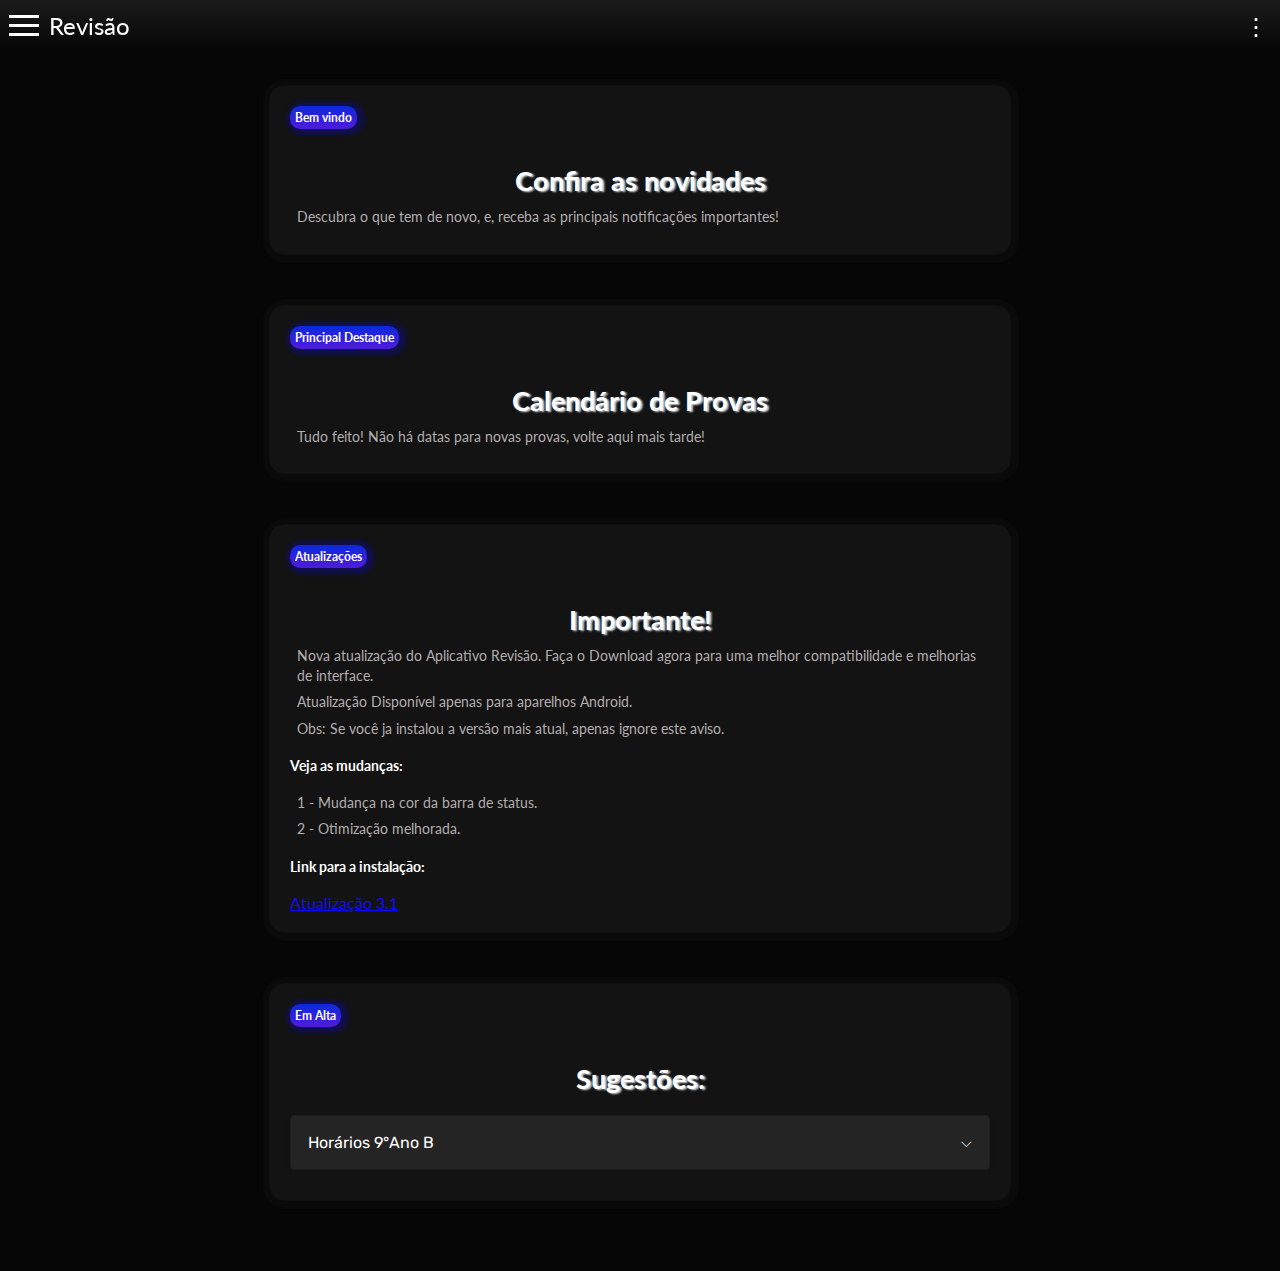
==== index.html @ 8ad71c06 "Add files via upload" ====
<!DOCTYPE html>
<html lang="pt-BR">
<head>
  
    <meta charset="UTF-8">
    <meta name="viewport" content="width=device-width, initial-scale=1.0">
  <meta name="theme-color" content="#05788">
    <title>Revisão</title>
  <meta name="description" content="Aqui na Revisão você não perde o conteúdo, aqui mandamos todo o conteúdo das materias em primeira mão!"> <!-- Descrição do site -->
<meta name="keywords" content="materias, 9°ano b, Porto Seguro, Rio Grande RS"> <!-- Palavras-chave -->
<meta name="author" content=" Equipe Revisão"> <!-- Autor do site -->
<meta name="robots" content="index, follow"> <!-- Diretrizes para motores de busca -->
  <link rel="icon" href="favicon.ico.png" type="image/x-icon"> <!-- Favicon padrão -->
<link rel="apple-touch-icon" href="favicon.ico.png"> <!-- Ícone para dispositivos Apple -->
  
    <link rel="stylesheet" href="style.css">
</head>
<body>
    
<div id="customAlert">
        <div class="alert-content">
            <button class="close-btn" onclick="closeAlert()">&times;</button>
            <h2><u>NOVIDADES DAS ATUALIZAÇÕES</u></h2>
          <h3><u> Alterações de Cores</u></h3>
          <p> Na Interface inteira foi adicionadas novas cores mais escuras, com
          um novo design moderno.</p>
         <h3><u> Nova Fonte </u></h3>
         <p> Foi Acionada a fonte "lato", para uma indentidade visual superior a
         antiga.</p>
         <h3> <u> Balão com interações de conteúdos </u></h3>
         <p> Foram adicionados balões que conforme o conteúdo, muda a palavra de
         destaque.</p>


    <div>
      <hr>
       A ultima alteração de conteúdo foi há <b> <span class="timer"
       data-update-time="2024-09-06T11:52:00"></span> </b>
    </div>
        </div>
    </div>
    <div class="splash-screen">
       
    </div>
  
    <div class="main-content">
        <div class="navbar">
          
            <div class="hamburger-menu" id="hamburgerMenu">
                <div class="bar"></div>
                <div class="bar"></div>
                <div class="bar"></div>
              
            </div>
          
            <div class="navbar-title">Revisão</div>  
          
          
          <div class="menu" onclick="toggleMenu()">
            
    <span>&vellip;</span>
    <ul id="menuItems">
       <li id="alertButton">Nota das atualizações</li>
      <li onclick="checkVersions()">Verificar versões</li>
<li onclick="novoLink()">Compartilhar</li>
       <li onclick="toggleTransitions()">Desativar transições</li>
    
            
    </ul>        
            
  </div>
          
        </div>
        <div class="tabs-container" id="tabsContainer">
            <div class="tabs" id="tabs">
                <a href="#tab1" class="tab-link">Inicio</a>
                <a href="#tab2" class="tab-link">Matematica</a>
                <a href="#tab3" class="tab-link">Português</a>
              <a href="#tab4" class="tab-link">Ciências</a>
              <a href="#tab5" class="tab-link">Inglês</a>
              <a href="#tab7" class="tab-link">Geografia</a>
              <a href="#tab8" class="tab-link">História</a>
              <a href="#tab9" class="tab-link">Artes</a>
              
                <!-- Adicione mais abas conforme necessário -->
            </div>
        </div>
      
        <div class="content" id="content">
            <div id="tab1" class="tab-content hidden">
<div class="contener-main">
  <h5>Bem vindo</h5>
  <h2> Confira as novidades</h2>
  <p> Descubra o que tem de novo, e, receba as principais notificações
  importantes!</p>
</div>
<div class="contener-main">
  <h5> Principal Destaque</h5>
  <h2> Calendário de Provas</h2>
  <p>Tudo feito! Não há datas para novas provas, volte aqui mais tarde!</p>
  
</div>
<div class="contener-main">
  <h5>Atualizações</h5>
  <h2> Importante!</h2>
  <p> Nova atualização do Aplicativo Revisão. Faça o Download  agora para
  uma melhor compatibilidade e melhorias de interface.</p>
  <p> Atualização Disponível apenas para aparelhos Android.</p>
  <p> Obs: Se você ja instalou a versão mais atual, apenas ignore este aviso.</p>
  <h4> Veja as mudanças:</h4>
  <p> 1 - Mudança na cor da barra de status.
  <p> 2 - Otimização melhorada.</p>
  <h4> Link para a instalação:</h4>
  <a href="https://www.mediafire.com/file/3eg7vfufbnj868o/Revis%25C3%25A3o_%2528%25C3%25BAltima_vers%25C3%25A3o_3.1%2529.apk/file">
  Atualização 3.1</a>
</div>
<div class="contener-main">
  <h5> Em Alta</h5>
  <h2> Sugestões:</h2>
                  <button class="accordion">Horários 9°Ano B</button>
<div class="panel">
       <div class="image-container">
        <img src="https://i.ibb.co/0c2C90d/Screenshot-20240626-142708.png"
        alt="Horarios 9 ano B 2024">
       </div>
 
    </div>
              </div>
 
           </div>
               
          <!--Começo da div de matematica-->
            <div id="tab2" class="tab-content hidden">
              <div class="square">
                <h2> Matemática</h2>
                <h2>Essa prova já foi concluída. ✅</h2>
                <h3> Prova sem consulta</h3>
                <h5> Data: 12 De julho - Sexta-Feira</h5>
                <h5> Horario: 7h40 (Duas Aulas)</h5>
                <h5> Valor: 30 Pontos</h5>
        
               
                <br>
                <h2> CONTEÚDOS:</h2>
                <p> ⮕ Adições De Radicais</p>
                <p> Isso Inclui Adição, subtração, mulplicação e Divisão</p>
                <br>
                <h3> Exercicio 1 </h3>
                <p> A) Exemplo De Radicando iguais<br> <br>-6√7 + 8√7 -15√7 +2√7 -√7 =</p>
              
                <p>-6 -1 -15 = -21 <br> +2 +8 = +10 </p>
                <p> -21 +10 = <u>-12</u></p>
                <p> <mark> O Resultado é -12√7</mark></p> <br>
                <h3> Explicação:</h3>
                <p> Quando os Radicando(parte de dentro da raiz) são iguais, nós apenas somamos os Coeficiente(parte de fora da raiz)</p>
                <p> Exemplo para entender melhor</p>
                <p> Coeficiente-->4√7<--Radicando</p>
                  <p> Nós apenas precisamos separar numeros negativos dos positivos e depois somar.</p>
                  <br>
                  <br>
                  <h3> Exercicio 2</h3>
                  <p> B) Radicando Diferentes.</p>
                  <p>√8 √2 √18</p>
                  <br> 
                  <p><u>FATORAÇÃO DO 8</u>
                    <br> 8|2<br>4|2<br> 2|2 <br> 1|</p>
                  <p>2².2</p>
                  <br> 
                  <p> <u>FATORAÇÃO DO 18</u>
                    <br> 18|2 <br> 09|3 <br> 03|3 <br> 01| 
                  </p>
                  <p>2.3²</p>
                  <br>
                  <br>
                  <p> √8 √18 √2<br> 2².2<br>2.3²<br>1√2 <br> 
                    2√2 3√2 1√2 <br> 
                    <mark>O Resultado é 6√2 </mark>
                  </p>
                  <br>
                  <h3> Explicação</h3>
                  <p> Primeiro você precisa fazer a fatoração dos coeficientes(número fora da raiz)<br> Depois de fazer a <u>Fatoração</u> você vai simplificar com os resultados e depois vai somar tudo. O exemplo acima Mostra isso. </p>
                  <br>   <p>Boa Prova!</p>
              </div> 

              <!-- fim da div de matemática<!-->
            </div>
            <div id="tab3" class="tab-content hidden">
                
              <div class="square">
                <h2> Português</h2>
                <p>Sem provas ou conteúdos acessíveis no momento. Por favor
                volte mais tarde!</p>
              </div>
            </div>
            <div id="tab4" class="tab-content hidden">
              <div class="square">
                <h2>Ciências</h2>
                               <p>Sem provas ou conteúdos acessíveis no momento. Por favor
                volte mais tarde!</p>
              </div>
            </div>
          <div id="tab5" class="tab-content hidden">
            <div class="square">
                <h2>Inglês</h2>
                            <p>Sem provas ou conteúdos acessíveis no momento. Por favor
                volte mais tarde!</p>
            </div>
            </div>
         
          <div id="tab7" class="tab-content hidden">
            <div class="square"> 
              <h2> Geografia</h2>
                              <h2>Essa prova já foi concluída. ✅</h2>
              
              <h3> Prova Sem Consulta</h3>
              <h5> Data: 23 De Agosto</h5>
              <h5> Horario: 10h10 (Duas Aulas)</h5>
              <h5> Valor: 50 Pontos</h5>
              <h5> Tempo Restante: <p id="countdown1"></p></h5>
          
            
              <br>
              <h3> Conteúdos</h3>
              <p> O conteúdo da Prova vai ser em folhas, por isso no momento só tem uma folha disponivel para a prova e em breve vai ter mais folhas.</p>
              <br>
              <h3> Dica</h3>
              <p> Para enchergar melhor o conteúdo, basta clicar na imagem e você vai ver mais de perto. Para fechar basta clicar em uma parte fora da imagem.</p>
              <br>
              <h3> Folha 1 - Europa</h3>

    <img src="https://i.ibb.co/4S65Lzn/IMG-20240712-105331560-MFNR.jpg" 
         alt="Prova de Geografia" 
         style="width: 100%; height: auto; transition: transform 0.2s;" 
         onmouseover="this.style.transform='scale(1.2)'" 
         onmouseout="this.style.transform='scale(1)'">
    </div>

            </div>
          <div id="tab8" class="tab-content hidden">
            <div class="square">
                <h2>História</h2>
                          <h2>Essa prova já foi concluída. ✅</h2>
              <h3> Prova Sem consulta</h3>
              <h5> Data: 10 de Julho - Quarta Feira</h5>
              <h5> Horario: 10h10 (Duas Aulas)</h5>
              <h5> Valor: 30 Pontos</h5>
              
    
              <br>
              <h2> CONTEÚDOS</h2>
              <p>⮕ República Dos Cafeicultores </p>
              <p>⮕ Era Vargas</p>
              <br>
              <h2> Exercicios Sobre Republica Cafeicultores</h2>
              <h3><u> Oligarquias no poder</u></h3>
              <p> Durante o Império, O governo central impunha seu poder as provincias,nomeando quem iria governá-las. Com o estabelecimento da República, porém essa situação mudou: As familias <u> Oligarquias</u> estaduais, passaram a ter um enorme poder politico. </p>
              <br>
              <h3><u> O Coronelismo</u></h3>      
              <p> Para Conquistar e manter o poder,os politicos famosos das familias poderosas induziram os eleitores em votar nos candidatos indicado por eles. Esses politicos eram fazendeiros e coronéis da <u> Guarda Nacional.</u> <br>
               Esses coroneis conseguiam os votos por meio de <b>troca de favores:</b> Como Alimentos, remédio, proteção ou emprego. Mas eles exigiam que votassem nos candidados indicados por ele. O voto era controlado pelo coronel e é chamado de <b> Voto Cabresto.</b> Na Epoca essa fraude era generalizada: Falsicação de Resultados, Roubos nas urnas, E ate mesmo voto de crianças.</b></p>    
              <br>              
              <h3> <u> A Política Dos Governadores</u></h3>   
              <p> Usando as mesmas praticas(Troca de Favores e corrupção eleitoral), as oligarquias ajudavan a eleger deputados e sanadores para presidente da Republica. Que Retribuia o &quotfavor&quot liberando verbais e dando apoio publico a elas. Esse esquema politico que ligava governos estaduais ao Presidente da Republica Recebeu o nome de <u> POLITICA DOS GOVERNADORES</u> e foi aplicado pelo então presidente <b> Campos Sales</b> que governou de 1898 e 1902.<br> Assim por trocas por meio de alianças e troca de favores que uniam municipios, estados e governo federal. As oligarquias Mantiveram-se no topo na maior parte da Primeira Republica. </p>     
            <br>
            <h3><u> O Café continuou na frente</u></h3>   
            <p> Na Primeira Republica, o café continuou liderando as exportações brasileiras. Com os lucros de vendas obtidos com os Estados Unidos e a Europa, os cafeicultores brasileiros investiam em novas plantações. Com isso Em pouco tempo o Brasil passou a produzir muito mais café do que a quantidade que os paises estrangeiros estavam interessados em comprar. Assim milhões de sacas de café ficaram estocadas nos armazéns brasileiros.</p>            
            <br>
            <h3><u> O Convênio De Taubaté</u></h3>
            <p> Preocupadoa com as quedas de seus lucros, os cafeicultores ajuda para o governo (São Paulo, Minas Gerais, Rio De Janeiro) os três maiores produtores de café responderam assinando o <b> Convênio De Taubaté</b>, em 1906. <br> Com esse acordo, o governo desses estados comprometian-se a comprar e armazenaras sacas de café excedentes, por meio de Emprestimos obtidos no exterior. A compra do café excedente regulava a oferta e a valorização do produto brasileiro no Exterior. Essa politica atendia aos interesses dos cafeicultores, diante do apoio recebido. Além do café outros proditos se destacaram como como: borracha, algodão, carnes e o Cacau exportados pelo Brasil.</p>
            <br>
            <br>
            <h2> Exercicios Sobre Era Vargas</h2>
            <h3><u> A Era Vargas</u></h3>
            <p> Getúlio Vargas é, talvez a figura nais polemica da historia do Brasil. Para uns, ele foi um ditador a servições das elites, para outros, um estadista preocupado com os mais pobres.</p>
            <br>
            <h3><u>O Governo constitucional de Vargas</u></h3>
            <p>Vargas assumiu o governo no momento em que o Brasil sofria ainda os efeitos da Grande Depressão (1929-1933). As falências de empresas, o desemprego e a inflação em alta elevavam a tensão social; esse contexto conturbado facilitou a entrada de ideias auto- ritárias vindas da Europa e a radicalização política. Nesse contexto, surgiram no Brasil dois agrupamentos políticos rivais: os integralistas e os aliancistas.</p>
            <br>
            <h3><u> Os integralistas</u></h3>
            <p>Os integralistas, liderados pelo escritor Plinio Salgado, seguiam os princípios do fas- cismo de Benito Mussolini. Em 1932, os integralistas fundaram a Ação Integralista Brasileira (AIB), uma organização política que tinha por lema Deus, Pátria e Família e que defendia: 
              <br> <br>Um governo autoritário dirigido por um chefe e um partido único;

              <br>O predomínio dos interesses da nação sobre os dos indivíduos;
  
              <br> A censura aos meios de comunicação. <br> <br>

              <br>Assim como os fascistas, os integralistas faziam uso da violência contra adversários politicos, principalmente contra os comunistas. Apelando para um nacionalismo agressivo, a AIB conseguiu o apoio de membros das camadas médias, do alto clero, do empresariado e das Forças Armadas. A AIB chegou a possuir mais de 100 mil filiados e mais de mil núcleos espalhados pelo país.</p>
            <br>
            <h3> <u> Os Aliancistas</u></h3>
            <p>Em oposição aos integralistas, foi fundada no Brasil, em 1935, a Aliança Nacional Libertadora (ANL), uma frente popular liderada pelos comunistas, chefiada pelo ex-capitão Luis Carlos Prestes. Os principais pontos do programa da ANL eram o anti-imperialismo não pagamento da divida externa brasileira, a nacionalização das empresas estrangeiras a reforma agrária, e a formação de um governo popular,</p>
            <br>
            <h3><u> O Levante Comunista</u></h3>
            <p>Em 5 de julho de 1935, a lider comunista Luis Carlos Prestes lançou um manifesto que propunha a derrubada do governo Vargas e a formação de um governo popular revolucionário. O governo Vargas reagiu ao manifesto fechando a sede da ANI., bem como a maioria dos núcleos que ela tinha pelo pais.

               <br>Diante disso, um grupo de sargentos, cabos e soldados comunistas das cidades de Natal, Recife e Rio de Janeiro promoveram um levante armado contra o governo, rotulado à época de Intentona Comunista. Agindo com rapidez, o governo Vargas sufocou os levantes e passou a prender e a torturar os simpatizantes da ANL, comunistas ou não.

              <br>As cadeias das principais cidades brasileiras encheram-se de presos políticas, entre os quais estavam o escritor alagoano Graciliano Ramos e a ativista alemă Olga Benário, esposa de Prestes.</p>
            <br>
            <h2> Resumo Feito pelo Professor</h2>
            <h4> Primeira Republica</h4>
            <h5>1889 <br> - Os Cafeicultores estão no poder <br> - A Elite de Sp e MG se reveza ao poder. <br> <br> Caracteristicas: <br> - Coronelismo <br> - Voto de Carabresto <br> - Clentismo <br> - Politica dos Governadores</h5>      
            <br>             
            <h4> Governo Provisorio </h4>
            <h5>1930 <br> - Eleição <br> - Sp quer se manter no poder <br> - Getulio Vargas perde a eleição <br> - Outubro: Vargas dopõe o presidente <br> - Vargas fecha as assembleias <br> - Nomeia interventores <br> - Revolta constitucionalista(sp 09/07/1932) <br> - Nova Constituição <br> - Nova Constituição <br> - Vargas eleito para 4 anos (1934- 1938) <br> </h5>
            <br>
            <h4> Governo Constitucional</h4>
            <h5> - 1934 <br> - Codigo Eleitoral/Justiça do trabalho <br> - Voto Secreto/Feminino <br>  - Diteitos Trabalhistas - Vargas Pai dos pobres <br> - Ação integralista brasileira  <br> - Aliança Nacionalista Libertadora <br>  - Intentona Comunista (1935) <br> - Plano Coben (1937)</h5>
            <br>
            <h4> Golpe de Vargas</h4>
            <h5> - 1937 <br> Estado novo</h5>
            </div> 
              
              
              


            </div>
          <div id="tab9" class="tab-content hidden">
            <div class="square">
                <h2>Artes</h2>
                <h2>Essa prova já foi concluída. ✅</h2>
            

              <br>
              <h2> ARTE CONCEITUAL</h2>
              
              <br>
              <h3>1) Quando Começou a divulgação da arte conceitual?:</h3>
              <p> A Partir dos anos 1970</p>
              <br>
              
              
              <h3>2) Quais são as principais caracteristicas da arte conceitual?</h3>
              <p> A Recusa Do Objetudismo e Questionar o Sistema</p>
              <br>
              
              
              <h3> 3) Qual é a importancia (Conceito) na arte conceitual?</h3>
              <p> Um Publico participativo por ser produzida atravez de metrapos</p>
              <br>
              
              
              <h3> 4) O que Artistas conceituais recusam em relação a os objetos abstratos?</h3>
              <p> Pra eles são produtos da mente humana ou convenções linguisticas</p>
              <br> 
              <h3> 5) Qual é o objetivo dos artistas conceituais em relação á apressiação tradicional da arte?  </h3>
              <p> Eles são contra uma apreciação puramente contemplatina tradicional da arte, o que se pretende é levantar uma discussão ou ideias, debate do que é a arte.</p>
              <br> 
              <h3> 6) Porque a arte conceitual valoriza um publico participativo?</h3>
              <p> Porque o expectador não iria ser capaz, então convida o publico a acionar outros dispositivos levantando a necessidade de interatividade.</p>
              <br> 
              <h3> 7) Quem foi Helio Oiticica e porque ele ficou famoso?</h3>
              <p> Foi um artista conceitual brasileiro que ficou famoso por realizar uma serie de instalações sensoriais, entre elas o Parangolé</p>
              <br> 
              <h3> 8) Descreva as caracteristicas dos parangolés de helio oitica</h3>
              <p> Eram obras compostas por capas de naturais diversos: Uma serie de texturas e cores destintas</p>
              <br> 
              <h3> 9) O que a obra de &#8220;Baba antropofagica&#8221; de Lygia clank representa e estimula?</h3>
              <p> Obra de 1973, era envolvida por fios de linhas que passavam pela boca dos que estavam em volta, formando uma rede sobre o corpo deitado, sendo assim uma das maiores importancias da arte brasileira</p>
              <br> 
              <h3> 10) Qual é a mensagem por tras da obra&#8220;Ouvidos&#8221; de Cildo meireles?</h3>
              <p> Fala sobre o processo de colonizacão eu europeu, fazendo uma critica e estimulando e fazendo o espectador refletir sobre aquele movimento na história</p>
              <br> 
              <h3> 11) O que simbolicamente os livros representam na obra &#8220;Belief System&#8221; De John Dathan?</h3>
              <p> Os livros são vistos pelo artista não só como fonte de conhecimente e um repositorio de informações mas tambem como fonte de erros e testemunha pariado</p>
              <br> 
              <h3> 12) Quem foi marcel duchamp e qual foi sua contribuicão para a arte conceitual?</h3>
              <p> Foi um percussor da arte conceitual no momento em que colocou um mictorio no museu e chamou de arte, obra (A fonte) de 1917</p>
              <br>  
              <h3> 13) O que são Ready mades e qual foi sua importancia na arte conceitua?</h3>
              <p>Era o conceito de arte que o artista quis demonstrar e que levaria mais ao resultado final da obra.</p>
              <br> 
              <h3> 14) Qual foi a grande questão da arte conceitual?</h3>
              <p> É definir os limites e fronteiras do fazer artistico, ou sujo, ele é baleado na indagação</p>
              <br> 
              <h3> 15) Quais são as principais caracteristicas da arte conceitual mencionadas no texto?</h3>
              <p> São: Critica ao formalismo e ao mercado de arte, critica do materialismo e a o mercado de consumo, populção da arte como veiculo de comunicação, arte mental e reflexiva, reuptura com a arte classica e formal, e uso de arte classica e formal, e uso de fotografia, textos, videos, imagens, istalações </p>
              <br> 
              <h3> 16) Quando foi a arte conceitual chegou no Brasil?</h3>
              <p>Chegou no Brasi em 1970</p>
              <br> 
              <h3> 17) Quais são alguns artistas conceituais brasileiros?</h3>
              <p> Cildo Meireles, Arthur Barrio, Carlos Fajado,José Resende Filho, Mia schendel, Waltercio Caldas</p>
              <br>
              <h3> 18) Como a arte conceitual se diferencia da arte classica?</h3>
              <p>A arte conceitual se diferencia da arte clássica ao priorizar a ideia ou conceito sobre a habilidade técnica e a estética, desafiando as formas tradicionais e a materialidade da obra, enquanto a arte clássica foca na beleza, na técnica e na representação realista ou idealizada.</p>
              <br>
              <h3> 19) Quais são os tipos de midia e formas de expressão usadas na arte conceitual?</h3>
              <p> Uso de Fotografias, textos, videos, instalações e perfomaces</p>
              <br>
              <h3> 20) Como a arte conceitual critica o formalismo e o mercado da arte</h3>
              <p>A arte conceitual critica o formalismo ao priorizar a ideia sobre a forma e desafia o mercado da arte ao criar obras imateriais e efêmeras que resistem à comercialização.</p> 
              <br> <br> 
              <hr>
                  <div>
                    <b>  Editado pela Ultima vez:</b> há <span class="timer" data-update-time="2024-07-23T19:30:00"></span><br> <br><b> Por:</b> Equipe Revisão
    </div>
     
              </div>
          
            </div>
          
            <!-- Adicione mais conteúdos conforme necessário -->
        </div>
    </div>
     <script src="scripts.js"></script>
<script> 
document.getElementById('alertButton').onclick = function() {
            document.getElementById('customAlert').style.display = 'flex';
        };

        function closeAlert() {
            document.getElementById('customAlert').style.display = 'none';
        }

</script>

</body>
</html>
---- style.css ----
@import
url('https://fonts.googleapis.com/css2?family=Lato:ital,wght@0,100;0,300;0,400;0,700;0,900;1,100;1,300;1,400;1,700;1,900&family=Rubik:ital,wght@0,300..900;1,300..900&display=swap');
        body {
            margin: 0;
            font-family: "Lato", sans-serif;
            background-color: rgb(6,6,6);
            color: white;
           user-select: none;
          font-size: 14px;
          
          
        }


        @keyframes fadeOut {
            0% {
                opacity: 1;
            }
            90% {
                opacity: 1;
            }
            100% {
                opacity: 0;
                visibility: hidden;
            }
        }

        @keyframes fadeIn {
            0% {
                opacity: 0;
            }
            100% {
                opacity: 1;
            }
        }

        .main-content {
            display: none;
        }


      
.square > #boasvindas {
  text-align: center;
  margin: 0px;
}
.square > #paragrafo-boasvindas {  
  text-align: center;
}
        .navbar {
        
          backdrop-filter: blur(8px);
            display: flex;
            align-items: center;
            background: linear-gradient(to bottom, #1c1c1c , #1c1c1c00);
          margin-bottom: 40px;
            padding: 9px;
            position: fixed;
            width: 100%;
            z-index: 9998;
            top: 0
        }

        .hamburger-menu {
    cursor: pointer;
    margin-right: 10px;
    transition: transform 0.3s;
          z-index:999;
}

.hamburger-menu .bar {
    width: 30px;
    height: 3px;
    background-color: white;
    margin: 6px 0;
    transition: 0.3s;
}

.hamburger-menu.open .bar:nth-child(1) {
    transform: rotate(-50deg) translate(-6px, 5px);
}

.hamburger-menu.open .bar:nth-child(2) {
    opacity: 0;
}

.hamburger-menu.open .bar:nth-child(3) {
    transform: rotate(50deg) translate(-6px, -5px);
}
        .navbar-title {
            font-size: 1.7em;
            color: white;
          
          
        }
        .tabs-container {
            display: flex;
            flex-direction: column;
            position: fixed;
            left: 0;
            top: 38px;
            width: 300px;
            height: 100%;
            background-color: black;
          
            padding-top: 10px;
            transform: translateX(-100%);
            transition: transform 0.4s;
            z-index: 999;
          
        }

        .tabs {
            display: flex;
            flex-direction: column;
          
        }

        .tabs a {
            color: white;
            padding:  15px;
            text-decoration: none;
            transition: background-color 0.3s, transform 0.3s;
            margin: 5px 15px;
            border: 1px solid #4747474a;
            border-radius: 7px;
          background: #202020;
        
      
        }

        .tabs a:hover, .tabs a.active {
            background-color: #747474c3;
            transform: scale(1.04);
        }

        .content {
            padding: 20px;
            margin-top: 65px;
            display: flex;
            justify-content: center;
            transition: opacity 0.5s;
           
        }

        .tab-content {
            display: none;
            background-color:rgb(6,6,6);
            padding: 0px;
            border-radius: 0px;
            transition: opacity 0.2s, transform 0.2s;
            width: 100%;
            max-width: auto;
          flex-direction: column; /* Exibir os elementos filhos em coluna */
          
        }
  .square {
    width: auto;
    border: 1px solid black;
    background: #2121217e;
    padding: 18px;
    margin: auto;
    border-radius: 15px;
    box-shadow: 1px 1px 1px 7px rgba(36,36,36,0.15);
    max-width: 900px;
      margin-bottom: 45px;
}

.square h2 {
  margin-bottom: 35px;
  text-align: center;
  color: #f1f1f1;
  font-size: 24px;
  
}
.square h3 {
  margin-top: 30px;
  margin:0px;
}
.square h5 {
 color:#858585;
}
.square p {
  font-size: 15px;
  color: #f5f5f5c5;
}

.square > .tooltip-container > #area-prova {
  text-align: center;
}

        .tab-content.active {
            display: block;
            opacity: 1;
            transform: translateY(0);
        }

        .tab-content.hidden {
            opacity: 0;
            transform: translateY(15px);
        }



  .menu {
      position: absolute;
      right: 10px;
      margin: 20px;
      cursor: pointer;
    }

    .menu span {
      color: white; /* Cor branca */
      font-size: 24px; /* Tamanho maior */
    }

    .menu ul {
      
      border: 1px solid #525252;
      border-radius: 7px;
      list-style-type: none;
      padding: 0;
      display: none;
      position: absolute;
      right: 0;
      background-color: #272727;
      transition: max-height 0.5s ease-in-out;
    }

    .menu ul li {
    padding: 15px;
    border: 1px solid #ffffff39;
    cursor: pointer;
    border-radius: 8px; /* ou outro valor conforme desejado */
}
    .menu ul li:hover {
      background-color: #3a3a3a;
    }
  .no-transitions * {
      transition: none !important;
    }
  
  .image-container {
    width: 100%;
    max-width: auto;
    height: 200px;
    border: none;
    border-radius: 5px;
    overflow: hidden;
    box-shadow: 0 4px 8px rgba(0, 0, 0, 0.1);
}

.image-container img {
    width: 100%;
    height: 200px;
    display: block;
}
  
        .contener-main {
          margin: auto;
          border-radius: 15px;
          padding: 20px;
          border: 1px solid rgba(5,1,11,0.144);
    background: #2121217e;
    box-shadow: 1px 1px 1px 7px rgba(36,36,36,0.15);
    max-width: 700px;
          margin-bottom: 50px;
        }
        
        .contener-main a {
          Color: #130bfc;
          font-size: 16px;
        }
        .contener-main a:hover {
          color: #630691fa;
          transition-duration: 0.6s;
         
        }
        
        
        .contener-main h2 {
          text-shadow: 2px 1px 2px rgba(255,255,255,0.856); 
          margin: 10px;
          text-align: center;
          font-size: 27px;
        }
        
        .contener-main p {
          margin: 7px;
          color: #b2aeae;
          line-height: 1.4em;
        }
        .contener-main h5 {
        box-shadow: 2px 1px 4px 5px rgba(10,7,210,0.319);
          margin: 0px;
          border-radius: 10px;
          margin-bottom: 25px;
          padding: 5px;
          background:linear-gradient(to bottom, #0b29dc, #501bda);
          display: inline-block;
  margin-right: 1px; /* Espaçamento entre os títulos */
        }

#notepad {
            width: 100%;
            height: 330px;
        }
        .control-panel {
            margin-top: 10px;
        }

.menu-open {
    overflow: hidden;
}
#corTexto {
    display: none; /* Oculta o seletor de cor */
}
/* Remover a borda laranja ao focar nos elementos */
select:focus, input[type="number"]:focus {
    outline: none;
    border: none; /* Isso remove a borda de todos os lados */
  background: #616161;
}

  }
  header {
        font-family: "Rubik", sans-serif;
    background-color: #333;
    color: #fff;
    padding: 10px 0;
    text-align: block;
  }
  nav {
    background-color:none;
    padding: 10px 0;
    text-align: center;
    position: sticky;
    top: 0;
    z-index: 1000;
    color: white;
  }
  nav a {
    text-decoration: none;
    color: white;
    margin: 0 10px;
    font-size: 16px;
  }
  section {
        font-family: "Rubik", sans-serif;
    padding: 20px;
    margin: 20px;
    background-color: none;
    border: 0px solid #ddd;
  }

.tooltip-container {
            position: relative;
            display: inline-block;
            cursor: pointer;
        }

        .tooltip-text {
            visibility: hidden;
            width: auto;
            max-width: 250px; /* Largura mÃ¡xima para o balÃ£o */
            background-color: #333;
            color: #fff;
            text-align: center;
            border-radius: 8px;
            padding: 15px;
            position: absolute;
            z-index: 1;
            bottom: 125%; /* Posiciona o balÃ£o acima do texto */
            left: 50%;
            transform: translateX(-50%) scale(0.8);
            opacity: 0;
            transition: opacity 0.3s ease, transform 0.3s ease;
            white-space: normal; /* Quebra de linha automÃ¡tica */
            word-wrap: break-word; /* Quebra de palavras longas */
            box-shadow: 0 4px 8px rgba(0, 0, 0, 0.2); /* Sombra suave */
        }

        .tooltip-text::after {
            content: " ";
            position: absolute;
            top: 100%;
            left: 50%;
            margin-left: -5px;
            border-width: 5px;
            border-style: solid;
            border-color: #333 transparent transparent transparent;
        }

        .tooltip-container:hover .tooltip-text {
            visibility: visible;
            opacity: 1;
            transform: translateX(-50%) scale(1);
        }

        .tooltip-text-container {
            font-size: 18px;
            color: #007BFF; /* Cor do texto */
            cursor: pointer;
        }

        @media (max-width: 600px) {
            .tooltip-text {
                max-width: 200px; /* Ajuste para telas menores */
                font-size: 14px;
                padding: 12px;
            }

            .tooltip-text-container {
                font-size: 16px;
            }
        }

        #customAlert {
            position: fixed;
            top: 0;
            left: 0;
            width: 100%;
            height: 100%;
            display: flex;
            justify-content: center;
            align-items: center;
          backdrop-filter: blur(7px);
            background-color: rgba(0, 0, 0, 0.7);
            z-index: 1000;
            display: none; /* Inicialmente oculto */
        }
        
        .alert-content h2 {
          text-align: center;
          margin-bottom:60px ;
        }
        
        .alert-content h3 {
          margin: 0px;
        }
        
       .alert-content p {
         margin:3px;
         margin-bottom:20px ;
         line-height: 1.5em;
         
       }

        .alert-content {
            background: #0f0f0f;
            padding: 30px;
            border-radius: 15px;
            text-align: flex;
            color: white;
            max-width: auto;
            width: 350px;
            position: relative;
        }

        .alert-content button {
            background-color: #616161;
            color: white;
            border: none;
            padding: 5px;
            cursor: pointer;
            border-radius: 5px;
            margin-top: 15px;
        }

        .alert-content button:hover {
            background-color: #616161;
        }

        .close-btn {
            position: absolute;
            top: -10px; /* Move o botÃ£o mais para cima */
            right: 10px;
            background-color: transparent;
            border: none;
            color: white;
            font-size: 20px;
            cursor: pointer;
        }

        
.exam {
  
            background-color: #333333;
            padding: 20px;
            border-radius: 8px;
            margin-bottom: 15px;
            transition: transform 0.2s, background-color 0.2s;
            box-shadow: 0 4px 8px rgba(0, 0, 0, 0.3);
        }

        .exam:hover {
            transform: scale(1.01);
            background-color: #424242;
        }


        .exam p {
            font-weight: 300;
          font-size: 14px;
        }
.exam h2 {
  color: aliceblue
}


  /* botÃ£o das anotaÃ§Ãµes */
    button {
        padding: 5px 5px;
        font-size: 16px;
        background-color:  #242424;
        color: white;
        border: none;
        border-radius: 5px;
        margin-top: 20px;
        cursor: pointer;
      
    }
  
  /* botÃ£o das anotaÃ§Ãµes ativado */
    button:hover {
      transition-duration: 0.4s;
        background-color:  #353535;
        
    }
  
    /* menu acolhivel */
   .accordion {
         font-family: "Rubik", sans-serif;
            cursor: pointer;
            padding: 17px;
            width: 100%;
            text-align: center;
            border: 1px solid #1d1d1d;
            outline: none;
            transition: background-color 0.4s ease, color 0.4s ease; /* Adiciona transiÃ§Ã£o de cor */
            background-color:white /* Cor do Recolhivel */
            color: white;: /* Cor do texto */
            font-size: 16px;
            display: flex;
            justify-content: space-between;
            align-items: center;
            border-radius: 4px;
            box-shadow: 0 2px 5px rgba(0, 0, 0, 0.1);
            
     
        }

        .accordion:hover, .accordion.active {
            background-color: #616161/* Cor de hover e ativo */
          color: white;
        }

.accordion::after {
    content: '⌵'; /* Unicode character for down arrow */
    font-size: 14px;
    color: white; /* Cor do sÃ­mbolo */
    transition: transform 0.5s ease; /* Adiciona transiÃ§Ã£o ao sÃ­mbolo */
    display: inline-block;
}

.accordion.active::after {
    transform: rotate(180deg); /* Rotaciona o sÃ­mbolo ao abrir */
}

        .panel {
              
          width: 100%;
          height: 100%;
            max-height: 0;
            overflow: hidden;
            transition: max-height 0.2s ease-out; /* TransiÃ§Ã£o suave ao abrir/fechar */
            margin-bottom: 10px;
            border-radius: 4px;
            box-shadow: 0 2px 5px rgba(0, 0, 0, 0.1);
            background-color: #333; /* Cor de fundo do conteÃºdo */
            color: white; /* Cor do texto do conteÃºdo */
        }

        .panel.show {
            max-height: 700px; /* Altura mÃ¡xima para o conteÃºdo do painel */
            padding: 0px; /* Adiciona padding ao abrir o painel */
        }

        .panel p {
            margin: 20px 0;
        }
  .full-width-button {
        font-family: "Rubik", sans-serif;
    background-color: #1C1C1C;
    color: white;
    padding: 1px;
    border-radius: 5px;
    width: 100%;
    box-sizing: border-box; /* Inclui o padding e a borda na largura total */
}

button a.tab-link {
      font-family: "Rubik", sans-serif;
    display: block; /* Isso faz com que o link ocupe 100% da largura do botÃ£o */
    padding: 20px 15px; /* Ajuste o padding conforme desejado */
    background-color: #333333e6;
    color: white;
    border: 1px solid black;
    border-radius: 5px;
    text-decoration: none;
    text-align: center;
    font-size: 16px;
    cursor: pointer;
    width: 100%; /* O link ocuparÃ¡ 100% da largura do botÃ£o */
    box-sizing: border-box; /* Inclui o padding e a borda na largura total */
    outline: none; /* Remove a borda ao redor do botÃ£o */
    margin: 0; /* Remove a margem do link */
}

button a.tab-link:hover {
  
    background-color: #2c2626b9;
    color: white;
}
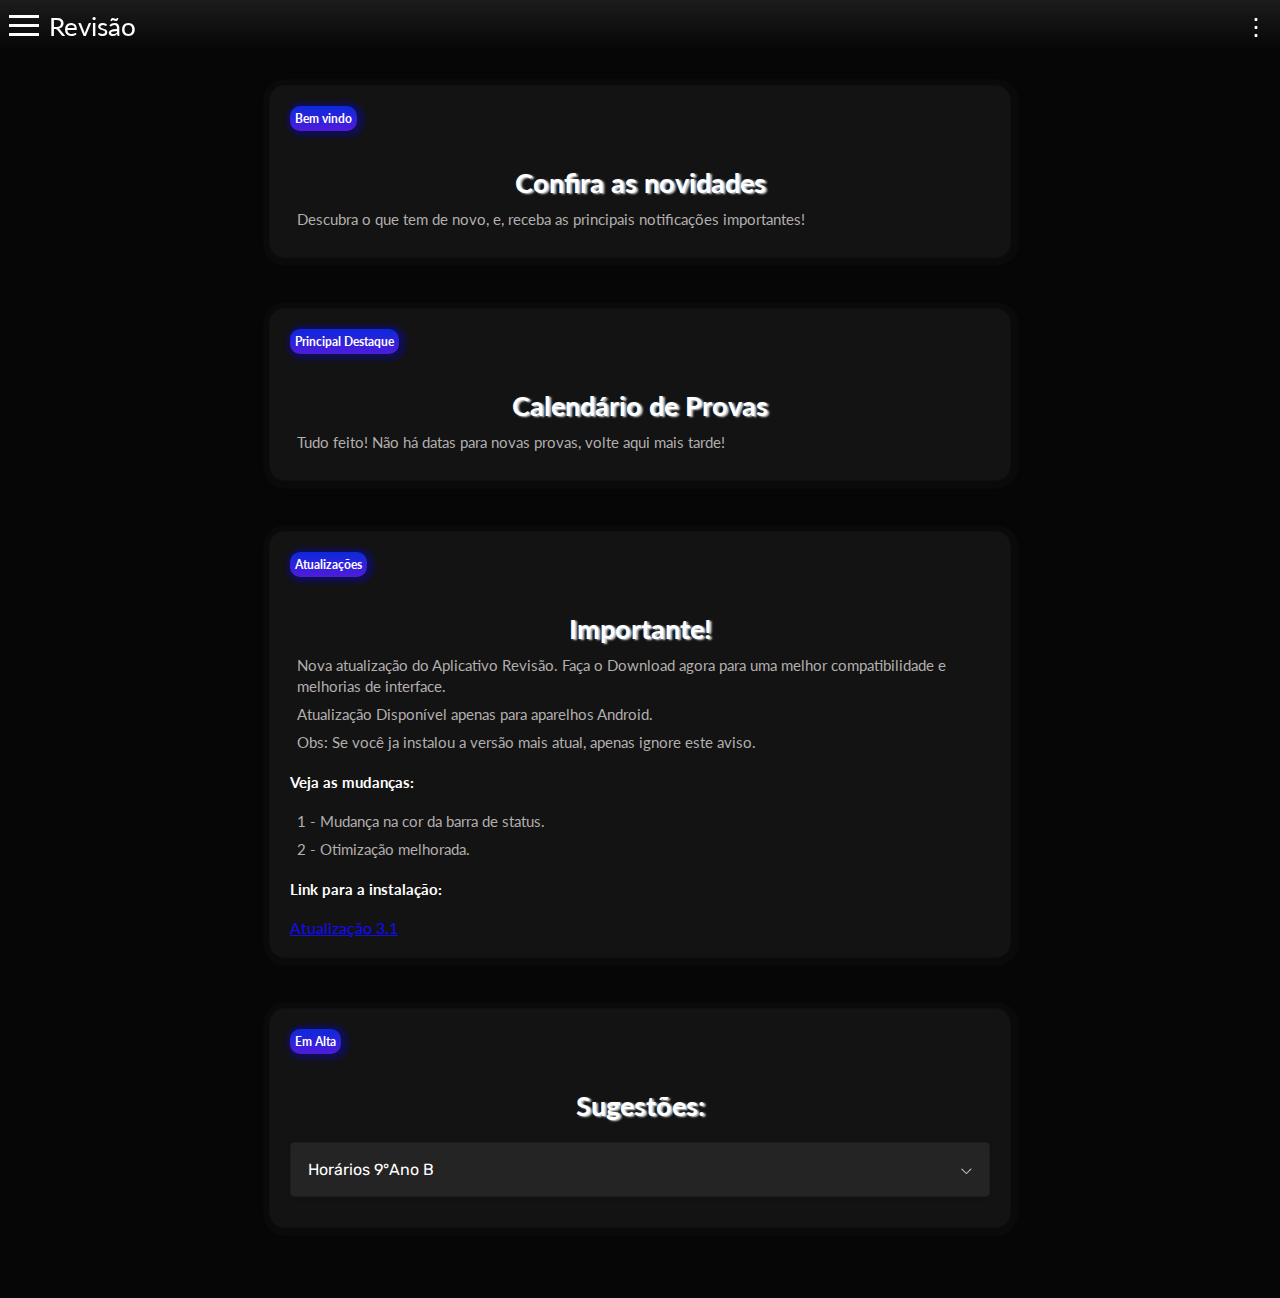
==== commit 4b020510: "Add files via upload" ====
--- a/index.html
+++ b/index.html
@@ -132,7 +132,7 @@
           <!--Começo da div de matematica-->
             <div id="tab2" class="tab-content hidden">
               <div class="square">
-                <h2> Matemática</h2>
+                <h1> Matemática</h1>
                 <h2>Essa prova já foi concluída. ✅</h2>
                 <h3> Prova sem consulta</h3>
                 <h5> Data: 12 De julho - Sexta-Feira</h5>
@@ -187,21 +187,21 @@
             <div id="tab3" class="tab-content hidden">
                 
               <div class="square">
-                <h2> Português</h2>
+                <h1> Português</h1>
                 <p>Sem provas ou conteúdos acessíveis no momento. Por favor
                 volte mais tarde!</p>
               </div>
             </div>
             <div id="tab4" class="tab-content hidden">
               <div class="square">
-                <h2>Ciências</h2>
+                <h1>Ciências</h1>
                                <p>Sem provas ou conteúdos acessíveis no momento. Por favor
                 volte mais tarde!</p>
               </div>
             </div>
           <div id="tab5" class="tab-content hidden">
             <div class="square">
-                <h2>Inglês</h2>
+                <h1>Inglês</h1>
                             <p>Sem provas ou conteúdos acessíveis no momento. Por favor
                 volte mais tarde!</p>
             </div>
@@ -209,7 +209,7 @@
          
           <div id="tab7" class="tab-content hidden">
             <div class="square"> 
-              <h2> Geografia</h2>
+              <h1> Geografia</h1>
                               <h2>Essa prova já foi concluída. ✅</h2>
               
               <h3> Prova Sem Consulta</h3>
@@ -238,7 +238,7 @@
             </div>
           <div id="tab8" class="tab-content hidden">
             <div class="square">
-                <h2>História</h2>
+                <h1>História</h1>
                           <h2>Essa prova já foi concluída. ✅</h2>
               <h3> Prova Sem consulta</h3>
               <h5> Data: 10 de Julho - Quarta Feira</h5>
@@ -317,7 +317,7 @@
             </div>
           <div id="tab9" class="tab-content hidden">
             <div class="square">
-                <h2>Artes</h2>
+                <h1>Artes</h1>
                 <h2>Essa prova já foi concluída. ✅</h2>
             
 
--- a/style.css
+++ b/style.css
@@ -6,7 +6,7 @@
             background-color: rgb(6,6,6);
             color: white;
            user-select: none;
-          font-size: 14px;
+          font-size: 15px;
           
           
         }
@@ -164,6 +164,18 @@
     box-shadow: 1px 1px 1px 7px rgba(36,36,36,0.15);
     max-width: 900px;
       margin-bottom: 45px;
+}
+.square h1 {
+  margin-top: 0px;
+  text-shadow: 1px 1px 3px #f3f3f2, 2px 1px 3px #00fff964;
+  background: linear-gradient(to bottom,#0b29dc,#501bda);
+  padding: 8px;
+  border-radius: 5px;
+  color: white;
+  text-align: center;
+  font-size: 30px;
+  margin-bottom: 40px;
+  box-shadow: 2px 1px 4px 5px rgba(10,7,210,0.319);
 }
 
 .square h2 {
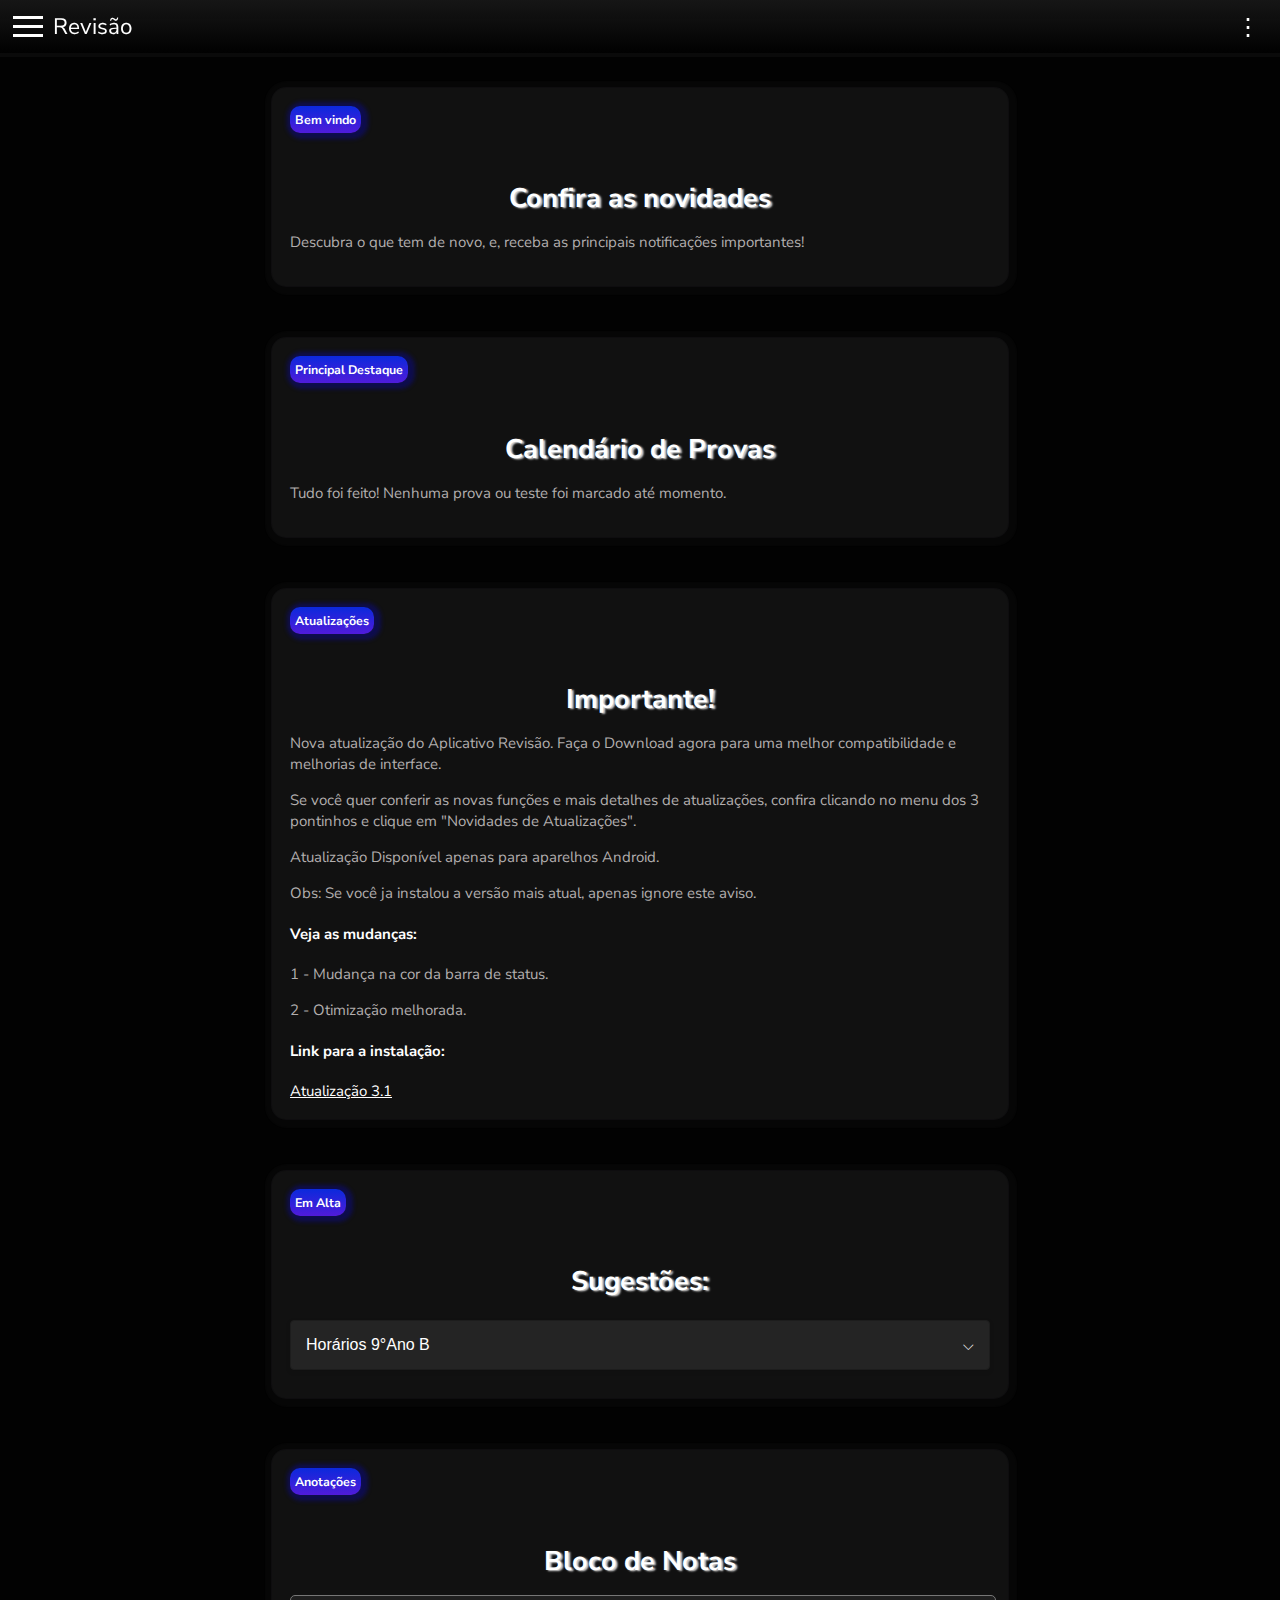
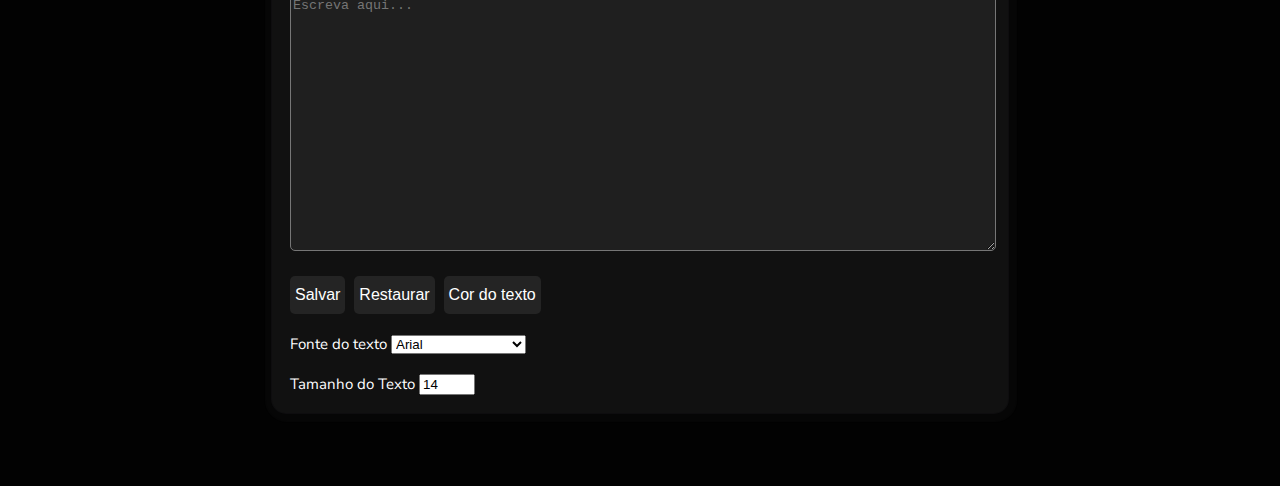
==== commit 078dbd5d: "Add files via upload" ====
--- a/index.html
+++ b/index.html
@@ -16,7 +16,7 @@
     <link rel="stylesheet" href="style.css">
 </head>
 <body>
-    
+
 <div id="customAlert">
         <div class="alert-content">
             <button class="close-btn" onclick="closeAlert()">&times;</button>
@@ -30,12 +30,19 @@
          <h3> <u> Balão com interações de conteúdos </u></h3>
          <p> Foram adicionados balões que conforme o conteúdo, muda a palavra de
          destaque.</p>
-
+<h3><u> A volta da Área das anotações</u> </h3>
+<p> A Função de Fazer suas próprias anotações e personalizar elas está de
+volta!<br> Obs: Se caso você tinha uma anotação salva antes de removermos a
+função, ela vai retornar completamente do jeito que você deixou, exeto se caso você
+tenha desinstalado o aplicativo ou redefinido os dados.</p>
+<h3> Novo Calendário de Provas </h3>
+<p> Agora com um Visual bem mais organizado e com cores melhores, vai ser
+possível visualizar em ordem e com 100% de precisão as principais matérias.</p>
 
     <div>
       <hr>
        A ultima alteração de conteúdo foi há <b> <span class="timer"
-       data-update-time="2024-09-06T11:52:00"></span> </b>
+       data-update-time="2024-09-10T22:28:00"></span> </b>
     </div>
         </div>
     </div>
@@ -44,6 +51,7 @@
     </div>
   
     <div class="main-content">
+      
         <div class="navbar">
           
             <div class="hamburger-menu" id="hamburgerMenu">
@@ -54,18 +62,19 @@
             </div>
           
             <div class="navbar-title">Revisão</div>  
-          
+         
           
           <div class="menu" onclick="toggleMenu()">
             
     <span>&vellip;</span>
     <ul id="menuItems">
-       <li id="alertButton">Nota das atualizações</li>
-      <li onclick="checkVersions()">Verificar versões</li>
+       <li id="alertButton">Novidades</li>
+      <li onclick="checkVersions()">Procurar Atualizações</li>
 <li onclick="novoLink()">Compartilhar</li>
        <li onclick="toggleTransitions()">Desativar transições</li>
-    
-            
+    <li class="reload-btn" onclick="location.reload()">Atualizar Página
+    </li>
+
     </ul>        
             
   </div>
@@ -73,6 +82,7 @@
         </div>
         <div class="tabs-container" id="tabsContainer">
             <div class="tabs" id="tabs">
+              <h1> Menu</h1>
                 <a href="#tab1" class="tab-link">Inicio</a>
                 <a href="#tab2" class="tab-link">Matematica</a>
                 <a href="#tab3" class="tab-link">Português</a>
@@ -93,18 +103,22 @@
   <h2> Confira as novidades</h2>
   <p> Descubra o que tem de novo, e, receba as principais notificações
   importantes!</p>
+
 </div>
 <div class="contener-main">
   <h5> Principal Destaque</h5>
   <h2> Calendário de Provas</h2>
-  <p>Tudo feito! Não há datas para novas provas, volte aqui mais tarde!</p>
-  
+<p> Tudo foi feito! Nenhuma prova ou teste foi marcado até momento. </p>
+
 </div>
 <div class="contener-main">
   <h5>Atualizações</h5>
   <h2> Importante!</h2>
   <p> Nova atualização do Aplicativo Revisão. Faça o Download  agora para
   uma melhor compatibilidade e melhorias de interface.</p>
+    <p> Se você quer conferir as novas funções e mais detalhes de atualizações,
+  confira clicando no menu dos 3 pontinhos e clique em "Novidades de
+  Atualizações".</p>
   <p> Atualização Disponível apenas para aparelhos Android.</p>
   <p> Obs: Se você ja instalou a versão mais atual, apenas ignore este aviso.</p>
   <h4> Veja as mudanças:</h4>
@@ -125,7 +139,32 @@
        </div>
  
     </div>
+    </div>
+              
+              <div class="contener-main">
+                <h5> Anotações </h5>
+      <h2> Bloco de Notas </h2>
+              <textarea id="notepad" placeholder="Escreva aqui..."></textarea><br>
+<button onclick="salvarAnotacoes()">Salvar</button>
+<button onclick="limparAnotacoes()">Restaurar</button>
+                <button><label for="corTexto">Cor do texto</label>  </button>
+<input type="color" id="corTexto" onchange="mudarCorTexto()"> <br> <br>
+<label for="fonte"> Fonte do texto</label> 
+<select id="fonte" onchange="mudarFonte()"> 
+    <option value="Arial">Arial</option>
+<option value="Times New Roman">Times New Roman</option>
+<option value="Georgia">Georgia</option>
+<option value="Courier New">Courier New</option>
+<option value="'Merienda', cursive">Merienda</option>
+<option value="'Bitter', serif">Bitter</option>
+<option value="'Bebas Neue', cursive">Bebas Neue</option>
+<option value="'Playfair Display', serif">Playfair Display</option>
+</select>
+                <br> <br>
+<label for="tamanhoFonte">Tamanho do Texto</label>
+<input type="number" id="tamanhoFonte" min="10" max="24" value="14" onchange="mudarTamanhoFonte()">
               </div>
+    
  
            </div>
                
@@ -134,11 +173,15 @@
               <div class="square">
                 <h1> Matemática</h1>
                 <h2>Essa prova já foi concluída. ✅</h2>
-                <h3> Prova sem consulta</h3>
+                               <button class="accordion">Informações</button>
+<div class="panel">
+   <h3> Prova sem consulta</h3>
                 <h5> Data: 12 De julho - Sexta-Feira</h5>
                 <h5> Horario: 7h40 (Duas Aulas)</h5>
                 <h5> Valor: 30 Pontos</h5>
         
+ 
+    </div>
                
                 <br>
                 <h2> CONTEÚDOS:</h2>
@@ -212,11 +255,14 @@
               <h1> Geografia</h1>
                               <h2>Essa prova já foi concluída. ✅</h2>
               
-              <h3> Prova Sem Consulta</h3>
+                             <button class="accordion">Informações</button>
+<div class="panel">
+    <h3> Prova Sem Consulta</h3>
               <h5> Data: 23 De Agosto</h5>
               <h5> Horario: 10h10 (Duas Aulas)</h5>
               <h5> Valor: 50 Pontos</h5>
               <h5> Tempo Restante: <p id="countdown1"></p></h5>
+    </div>
           
             
               <br>
@@ -240,13 +286,17 @@
             <div class="square">
                 <h1>História</h1>
                           <h2>Essa prova já foi concluída. ✅</h2>
+                  <button class="accordion">Informações</button>
+<div class="panel">
               <h3> Prova Sem consulta</h3>
               <h5> Data: 10 de Julho - Quarta Feira</h5>
               <h5> Horario: 10h10 (Duas Aulas)</h5>
               <h5> Valor: 30 Pontos</h5>
+ 
+    </div>
               
     
-              <br>
+              
               <h2> CONTEÚDOS</h2>
               <p>⮕ República Dos Cafeicultores </p>
               <p>⮕ Era Vargas</p>
@@ -405,6 +455,8 @@
     </div>
      <script src="scripts.js"></script>
 <script> 
+
+
 document.getElementById('alertButton').onclick = function() {
             document.getElementById('customAlert').style.display = 'flex';
         };
--- a/style.css
+++ b/style.css
@@ -1,9 +1,48 @@
 @import
-url('https://fonts.googleapis.com/css2?family=Lato:ital,wght@0,100;0,300;0,400;0,700;0,900;1,100;1,300;1,400;1,700;1,900&family=Rubik:ital,wght@0,300..900;1,300..900&display=swap');
+url('https://fonts.googleapis.com/css2?family=Nunito+Sans:ital,opsz,wght@0,6..12,200..1000;1,6..12,200..1000&display=swap');
+
+table {
+  
+            width: 100%;
+            border-collapse: collapse;
+            background-color: #1f1f1f;
+            border-radius: 5px;
+            overflow: hidden;
+            box-shadow: 0px 0px 30px rgba(0, 0, 0, 0.5);
+        }
+        th, td {
+            padding: 10px;
+            text-align: left;
+        }
+        th {
+            background:linear-gradient(to bottom, #545454a8, #313131);
+            color: #fff;
+        }
+        td {
+            border-bottom: 0px solid #333;
+        }
+        tr:hover {
+          padding: 20px;
+            
+            transition-duration: 0.5s;
+        }
+       
+       td a {
+         padding: 5px;
+         border-radius: 4px;
+                    background:linear-gradient(to bottom, #0b29dc, #501bda);
+                    box-shadow: 2px 1px 4px 5px rgba(10,7,210,0.319);
+            color: white;
+            text-decoration: 
+        }
+       td a:hover {
+            text-decoration: underline;
+                      background:linear-gradient(to top, #501bda, #0b29dc);
+        }
         body {
             margin: 0;
-            font-family: "Lato", sans-serif;
-            background-color: rgb(6,6,6);
+           font-family: "Nunito Sans", sans-serif;
+            background-color: rgb(2,2,2);
             color: white;
            user-select: none;
           font-size: 15px;
@@ -48,21 +87,24 @@
   text-align: center;
 }
         .navbar {
-        
-          backdrop-filter: blur(8px);
+          box-shadow: 1px 1px 1px 3px #2b2b2b37;
+          backdrop-filter: blur(10px);
             display: flex;
             align-items: center;
-            background: linear-gradient(to bottom, #1c1c1c , #1c1c1c00);
+            background: linear-gradient(to bottom, #1c1c1cc7 , #1c1c1c00);
           margin-bottom: 40px;
-            padding: 9px;
+            padding: 10px;
             position: fixed;
             width: 100%;
             z-index: 9998;
             top: 0
+            
+           
         }
 
         .hamburger-menu {
     cursor: pointer;
+    margin-left: 3px;
     margin-right: 10px;
     transition: transform 0.3s;
           z-index:999;
@@ -88,7 +130,7 @@
     transform: rotate(50deg) translate(-6px, -5px);
 }
         .navbar-title {
-            font-size: 1.7em;
+            font-size: 1.5em;
             color: white;
           
           
@@ -98,15 +140,20 @@
             flex-direction: column;
             position: fixed;
             left: 0;
-            top: 38px;
+            top: 0px;
             width: 300px;
             height: 100%;
-            background-color: black;
-          
-            padding-top: 10px;
+            background:linear-gradient(to bottom, rgba(11,11,11,0.718), #0f0f0faa);
+          backdrop-filter: blur(40px);
+            padding-top: 15px;
             transform: translateX(-100%);
             transition: transform 0.4s;
-            z-index: 999;
+            z-index: 9999;
+           
+          
+        }
+        .tabs-container h1 {
+          text-align: center;
           
         }
 
@@ -118,37 +165,38 @@
 
         .tabs a {
             color: white;
-            padding:  15px;
+            padding:  17px;
             text-decoration: none;
             transition: background-color 0.3s, transform 0.3s;
             margin: 5px 15px;
-            border: 1px solid #4747474a;
-            border-radius: 7px;
+            border: 1px solid #3333334a;
+            border-radius: 6px;
           background: #202020;
         
       
         }
 
         .tabs a:hover, .tabs a.active {
-            background-color: #747474c3;
+            background-color: #767676c9;
             transform: scale(1.04);
-        }
-
-        .content {
-            padding: 20px;
-            margin-top: 65px;
-            display: flex;
-            justify-content: center;
-            transition: opacity 0.5s;
-           
-        }
+            
+        }
+
+.content {
+    padding: 22px;
+    margin-top: 65px;
+    display: flex;
+    justify-content: center;
+    transition: transform 0.3s ease; /* Efeito de transição suave */
+}
+
 
         .tab-content {
             display: none;
-            background-color:rgb(6,6,6);
+            
             padding: 0px;
             border-radius: 0px;
-            transition: opacity 0.2s, transform 0.2s;
+            transition: opacity 0.4s, transform 0.7s;
             width: 100%;
             max-width: auto;
           flex-direction: column; /* Exibir os elementos filhos em coluna */
@@ -156,26 +204,27 @@
         }
   .square {
     width: auto;
-    border: 1px solid black;
+    border: 0px solid rgba(5,2,96,0.222);
     background: #2121217e;
-    padding: 18px;
+    padding: 15px;
     margin: auto;
-    border-radius: 15px;
-    box-shadow: 1px 1px 1px 7px rgba(36,36,36,0.15);
-    max-width: 900px;
+    border-radius: 10px;
+    box-shadow: 1px 1px 1px 4px rgba(82,82,82,0.238);
+    max-width: 1000px;
       margin-bottom: 45px;
 }
 .square h1 {
+  text-decoration: underline;
   margin-top: 0px;
-  text-shadow: 1px 1px 3px #f3f3f2, 2px 1px 3px #00fff964;
-  background: linear-gradient(to bottom,#0b29dc,#501bda);
-  padding: 8px;
+  text-shadow: 1px 1px 2px #f3f3f27a; 
+  background:
+  padding: 3px;
   border-radius: 5px;
   color: white;
   text-align: center;
   font-size: 30px;
   margin-bottom: 40px;
-  box-shadow: 2px 1px 4px 5px rgba(10,7,210,0.319);
+ 
 }
 
 .square h2 {
@@ -216,7 +265,7 @@
 
   .menu {
       position: absolute;
-      right: 10px;
+      right: 20px;
       margin: 20px;
       cursor: pointer;
     }
@@ -228,77 +277,82 @@
 
     .menu ul {
       
-      border: 1px solid #525252;
-      border-radius: 7px;
+      border: 2px solid #525252b2;
+      border-radius: 10px;
       list-style-type: none;
       padding: 0;
       display: none;
       position: absolute;
       right: 0;
       background-color: #272727;
-      transition: max-height 0.5s ease-in-out;
+      transition-duration: 0.3s;
     }
 
     .menu ul li {
+      
     padding: 15px;
-    border: 1px solid #ffffff39;
+    border-bottom: 3px solid #525252ae;
     cursor: pointer;
-    border-radius: 8px; /* ou outro valor conforme desejado */
+     /* ou outro valor conforme desejado */
 }
     .menu ul li:hover {
-      background-color: #3a3a3a;
+      background-color: #1a1a1a;
     }
   .no-transitions * {
       transition: none !important;
     }
   
   .image-container {
+    border: 1px solid rgba(0,0,0,0.244);
     width: 100%;
     max-width: auto;
     height: 200px;
+    max-height: 500px;
     border: none;
-    border-radius: 5px;
+    border-radius: 7px;
     overflow: hidden;
     box-shadow: 0 4px 8px rgba(0, 0, 0, 0.1);
 }
 
 .image-container img {
+  
     width: 100%;
     height: 200px;
+    max-height: 500px;
     display: block;
 }
   
         .contener-main {
           margin: auto;
           border-radius: 15px;
-          padding: 20px;
+          padding: 18px;
           border: 1px solid rgba(5,1,11,0.144);
     background: #2121217e;
     box-shadow: 1px 1px 1px 7px rgba(36,36,36,0.15);
     max-width: 700px;
           margin-bottom: 50px;
         }
-        
         .contener-main a {
-          Color: #130bfc;
-          font-size: 16px;
-        }
-        .contener-main a:hover {
-          color: #630691fa;
-          transition-duration: 0.6s;
-         
-        }
+          color: white;
+        }
+.contener-main a:hover {
+  
+  color: #bebebe;
+}
+
         
         
         .contener-main h2 {
-          text-shadow: 2px 1px 2px rgba(255,255,255,0.856); 
-          margin: 10px;
+          text-shadow: 2px 1px 2px rgba(255,255,255,0.856);
+          margin-bottom: 15px; 
           text-align: center;
           font-size: 27px;
         }
         
         .contener-main p {
-          margin: 7px;
+         
+          margin:1px
+          margin-bottom: 10px;
           color: #b2aeae;
           line-height: 1.4em;
         }
@@ -312,10 +366,16 @@
           display: inline-block;
   margin-right: 1px; /* Espaçamento entre os títulos */
         }
+*:focus {
+  outline: none;
+}
 
 #notepad {
+  color: white;
+  border-radius: 5px;
+  background: rgb(31,31,31);
             width: 100%;
-            height: 330px;
+            height: 250px;
         }
         .control-panel {
             margin-top: 10px;
@@ -428,6 +488,7 @@
         }
 
         #customAlert {
+          font-size: 15px;
             position: fixed;
             top: 0;
             left: 0;
@@ -436,7 +497,7 @@
             display: flex;
             justify-content: center;
             align-items: center;
-          backdrop-filter: blur(7px);
+          backdrop-filter: blur(10px);
             background-color: rgba(0, 0, 0, 0.7);
             z-index: 1000;
             display: none; /* Inicialmente oculto */
@@ -444,22 +505,25 @@
         
         .alert-content h2 {
           text-align: center;
-          margin-bottom:60px ;
+          margin-bottom:40px ;
         }
         
         .alert-content h3 {
           margin: 0px;
+          text-decoration: underline;
         }
         
        .alert-content p {
-         margin:3px;
+         font-size: 14px;
+         color: #bebebe;
+         margin:0px;
          margin-bottom:20px ;
-         line-height: 1.5em;
+         line-height: 1.3em;
          
        }
 
         .alert-content {
-            background: #0f0f0f;
+            background: #1d1b1b;
             padding: 30px;
             border-radius: 15px;
             text-align: flex;
@@ -522,7 +586,7 @@
 
   /* botÃ£o das anotaÃ§Ãµes */
     button {
-        padding: 5px 5px;
+        padding: 10px 5px;
         font-size: 16px;
         background-color:  #242424;
         color: white;
@@ -530,12 +594,13 @@
         border-radius: 5px;
         margin-top: 20px;
         cursor: pointer;
+        margin-right:5px ;
       
     }
   
   /* botÃ£o das anotaÃ§Ãµes ativado */
     button:hover {
-      transition-duration: 0.4s;
+      transition-duration: 0.6s;
         background-color:  #353535;
         
     }
@@ -544,7 +609,7 @@
    .accordion {
          font-family: "Rubik", sans-serif;
             cursor: pointer;
-            padding: 17px;
+            padding: 15px;
             width: 100%;
             text-align: center;
             border: 1px solid #1d1d1d;
@@ -563,6 +628,7 @@
         }
 
         .accordion:hover, .accordion.active {
+          
             background-color: #616161/* Cor de hover e ativo */
           color: white;
         }
@@ -580,7 +646,8 @@
 }
 
         .panel {
-              
+          
+              text-align: center;
           width: 100%;
           height: 100%;
             max-height: 0;
@@ -589,7 +656,7 @@
             margin-bottom: 10px;
             border-radius: 4px;
             box-shadow: 0 2px 5px rgba(0, 0, 0, 0.1);
-            background-color: #333; /* Cor de fundo do conteÃºdo */
+            background-color: rgb(30,30,30); /* Cor de fundo do conteÃºdo */
             color: white; /* Cor do texto do conteÃºdo */
         }
 
@@ -601,6 +668,13 @@
         .panel p {
             margin: 20px 0;
         }
+       .panel h3 {
+         color: #599cfe;
+         margin-top: 20px;
+       }
+       .panel h5 {
+         color: #95959f;
+       }
   .full-width-button {
         font-family: "Rubik", sans-serif;
     background-color: #1C1C1C;
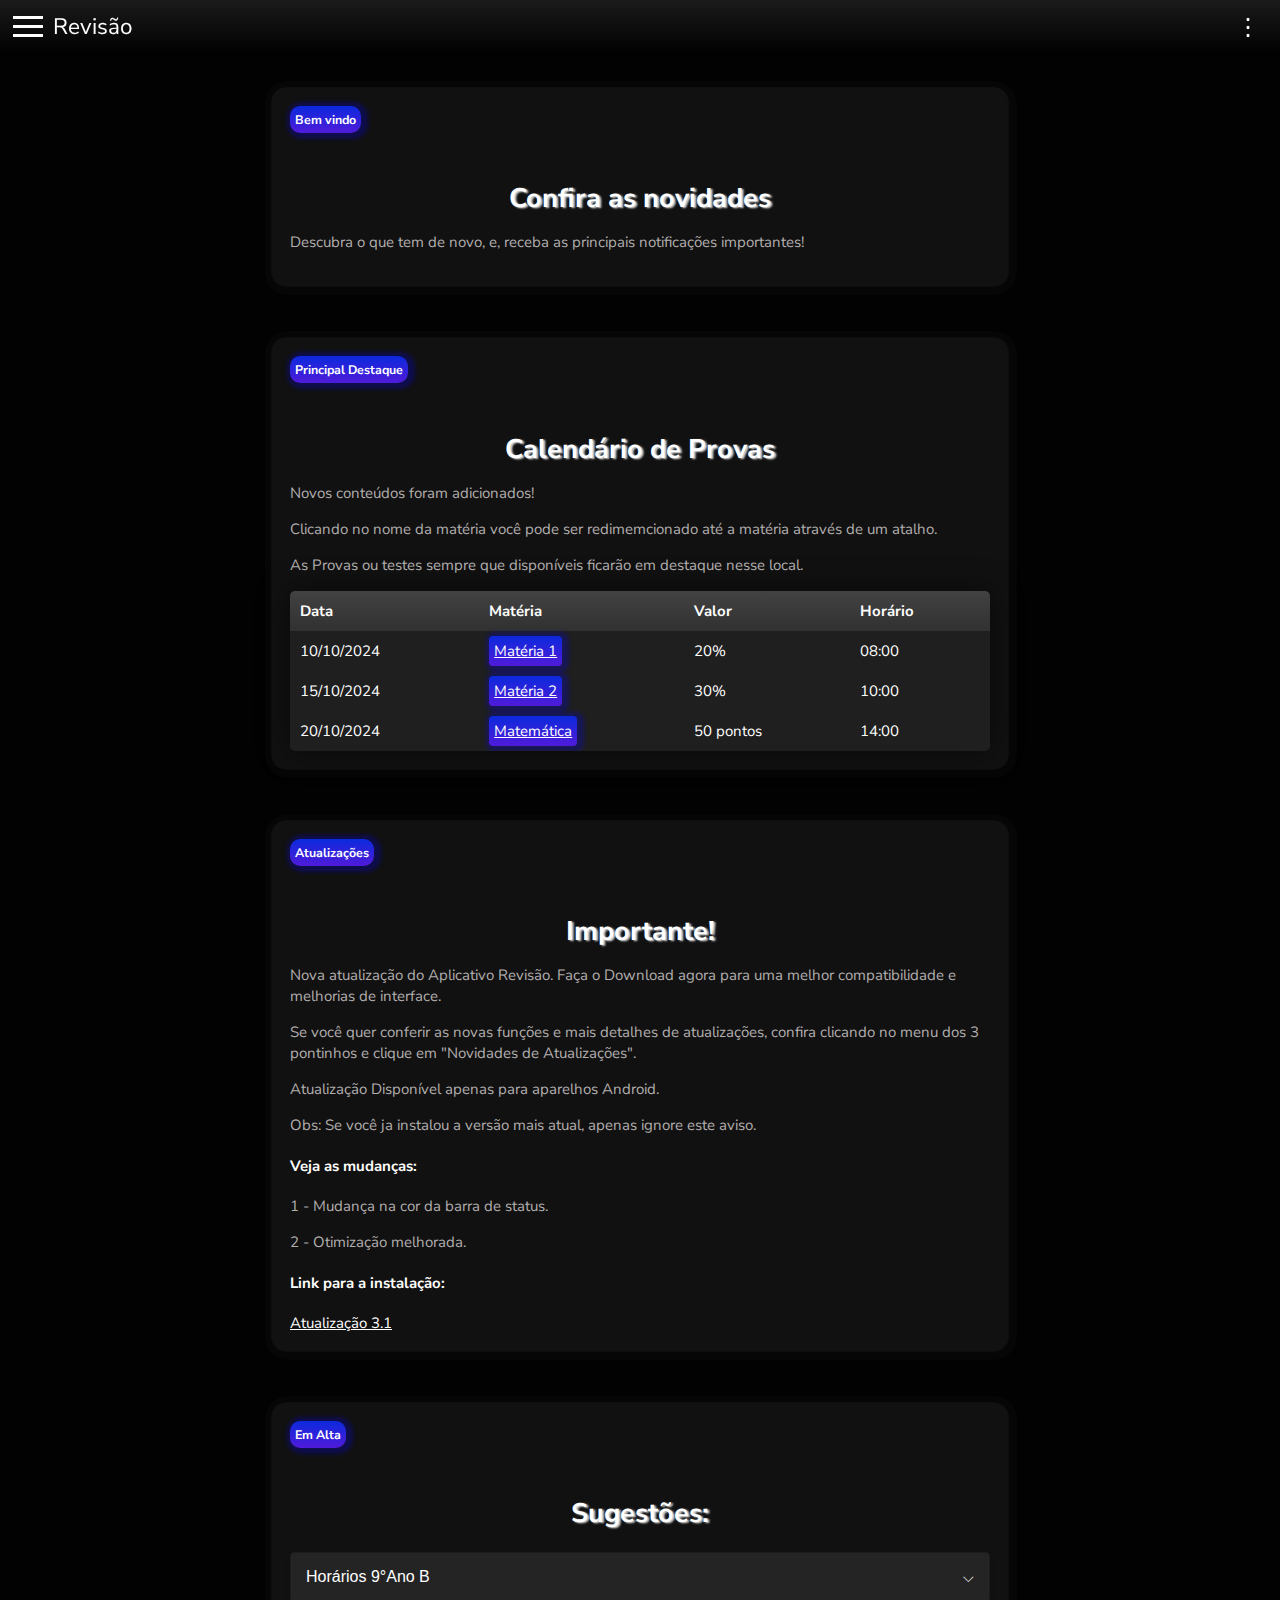
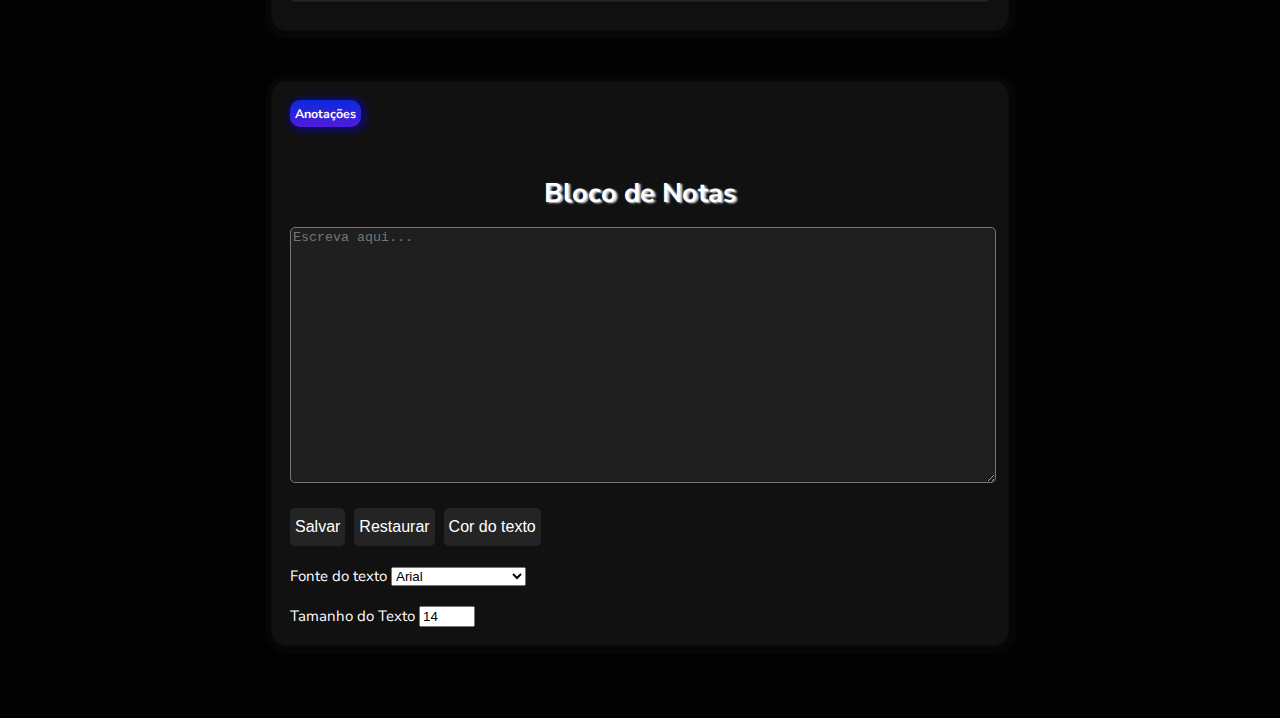
==== commit c9345db5: "Add files via upload" ====
--- a/index.html
+++ b/index.html
@@ -42,7 +42,7 @@
     <div>
       <hr>
        A ultima alteração de conteúdo foi há <b> <span class="timer"
-       data-update-time="2024-09-10T22:28:00"></span> </b>
+       data-update-time="2024-09-06T11:52:00"></span> </b>
     </div>
         </div>
     </div>
@@ -108,7 +108,40 @@
 <div class="contener-main">
   <h5> Principal Destaque</h5>
   <h2> Calendário de Provas</h2>
-<p> Tudo foi feito! Nenhuma prova ou teste foi marcado até momento. </p>
+  <p>Novos conteúdos foram adicionados! </p>
+  <p> Clicando no nome da matéria você pode ser redimemcionado até a matéria
+  através de um atalho.</p>
+      <p> As Provas ou testes sempre que disponíveis ficarão em destaque nesse local.</p>
+  <table>
+        <thead>
+            <tr>
+                <th>Data</th>
+                <th>Matéria</th>
+                <th>Valor</th>
+                <th>Horário</th>
+            </tr>
+        </thead>
+        <tbody>
+            <tr>
+                <td>10/10/2024</td>
+                <td><a href="pagina_conteudo_materia1.html">Matéria 1</a></td>
+                <td>20%</td>
+                <td>08:00</td>
+            </tr>
+            <tr>
+                <td>15/10/2024</td>
+                <td><a href="pagina_conteudo_materia2.html">Matéria 2</a></td>
+                <td>30%</td>
+                <td>10:00</td>
+            </tr>
+            <tr>
+                <td>20/10/2024</td>
+                <td><a href="#tab2" class="tab-link">Matemática</a></td>
+                <td>50 pontos</td>
+                <td>14:00</td>
+            </tr>
+        </tbody>
+    </table>
 
 </div>
 <div class="contener-main">
--- a/style.css
+++ b/style.css
@@ -87,11 +87,11 @@
   text-align: center;
 }
         .navbar {
-          box-shadow: 1px 1px 1px 3px #2b2b2b37;
+          
           backdrop-filter: blur(10px);
             display: flex;
             align-items: center;
-            background: linear-gradient(to bottom, #1c1c1cc7 , #1c1c1c00);
+            background: linear-gradient(to bottom, #1c1c1cf1 , #1c1c1c00);
           margin-bottom: 40px;
             padding: 10px;
             position: fixed;
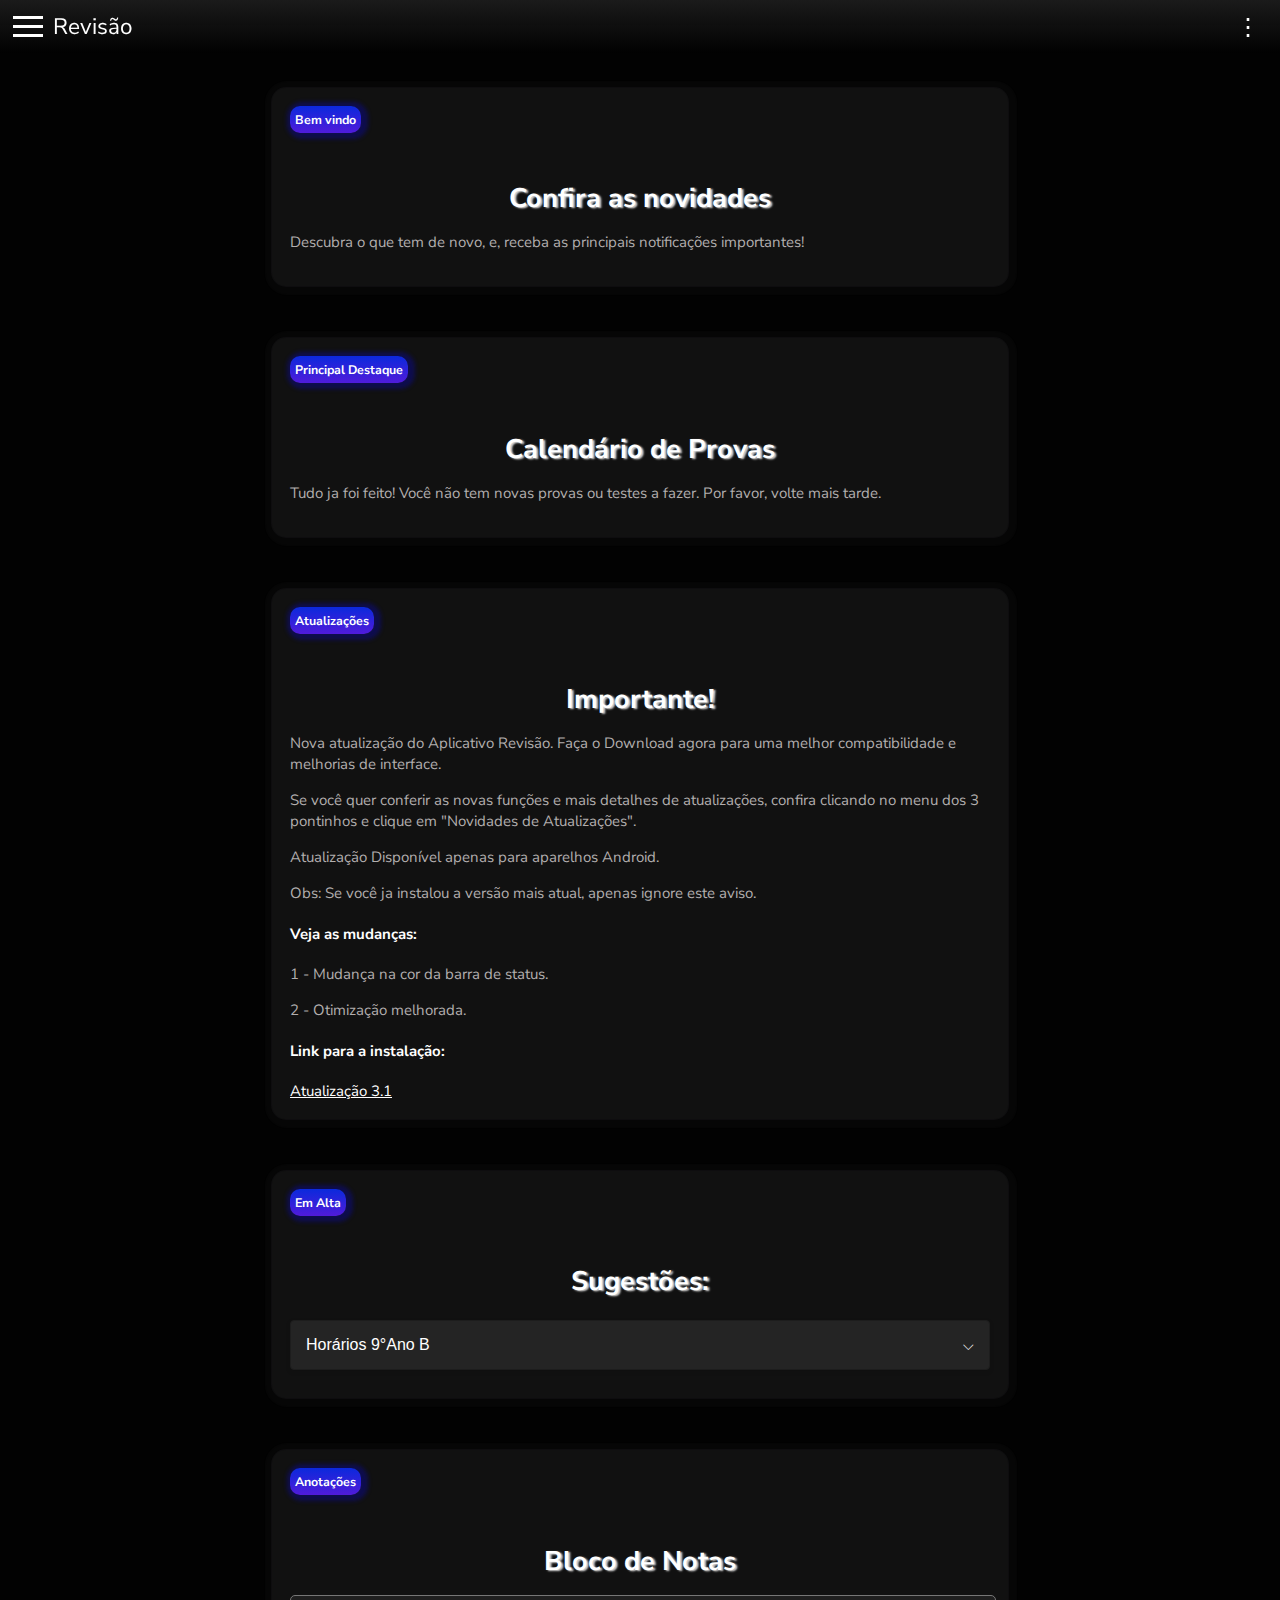
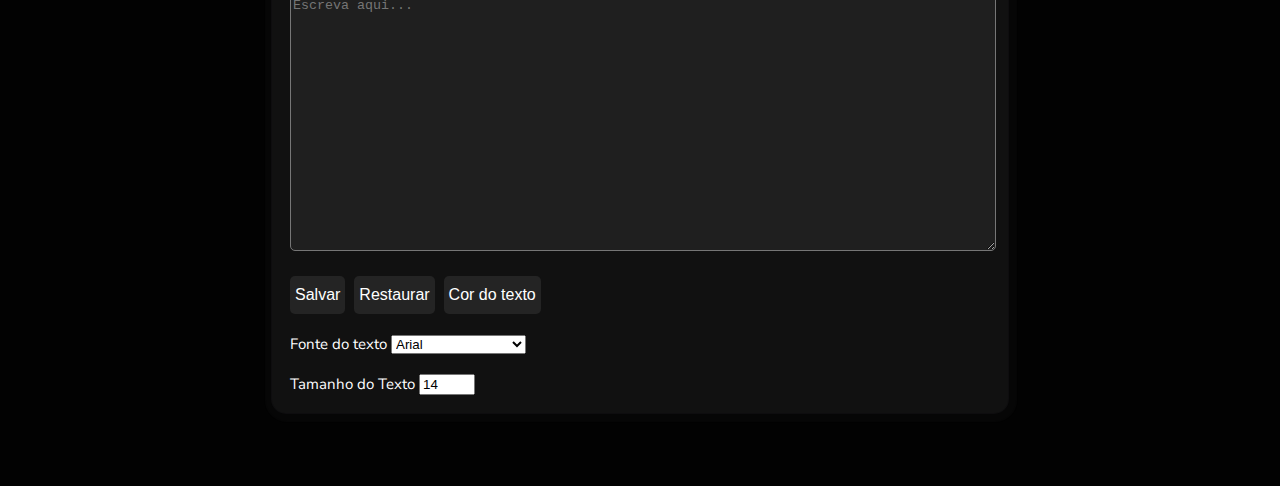
==== commit e2cbc192: "Add files via upload" ====
--- a/index.html
+++ b/index.html
@@ -108,41 +108,8 @@
 <div class="contener-main">
   <h5> Principal Destaque</h5>
   <h2> Calendário de Provas</h2>
-  <p>Novos conteúdos foram adicionados! </p>
-  <p> Clicando no nome da matéria você pode ser redimemcionado até a matéria
-  através de um atalho.</p>
-      <p> As Provas ou testes sempre que disponíveis ficarão em destaque nesse local.</p>
-  <table>
-        <thead>
-            <tr>
-                <th>Data</th>
-                <th>Matéria</th>
-                <th>Valor</th>
-                <th>Horário</th>
-            </tr>
-        </thead>
-        <tbody>
-            <tr>
-                <td>10/10/2024</td>
-                <td><a href="pagina_conteudo_materia1.html">Matéria 1</a></td>
-                <td>20%</td>
-                <td>08:00</td>
-            </tr>
-            <tr>
-                <td>15/10/2024</td>
-                <td><a href="pagina_conteudo_materia2.html">Matéria 2</a></td>
-                <td>30%</td>
-                <td>10:00</td>
-            </tr>
-            <tr>
-                <td>20/10/2024</td>
-                <td><a href="#tab2" class="tab-link">Matemática</a></td>
-                <td>50 pontos</td>
-                <td>14:00</td>
-            </tr>
-        </tbody>
-    </table>
-
+<p> Tudo ja foi feito! Você não tem novas provas ou testes a fazer. Por favor,
+volte mais tarde.</p>
 </div>
 <div class="contener-main">
   <h5>Atualizações</h5>
--- a/style.css
+++ b/style.css
@@ -141,7 +141,7 @@
             position: fixed;
             left: 0;
             top: 0px;
-            width: 300px;
+            width: 330px;
             height: 100%;
             background:linear-gradient(to bottom, rgba(11,11,11,0.718), #0f0f0faa);
           backdrop-filter: blur(40px);
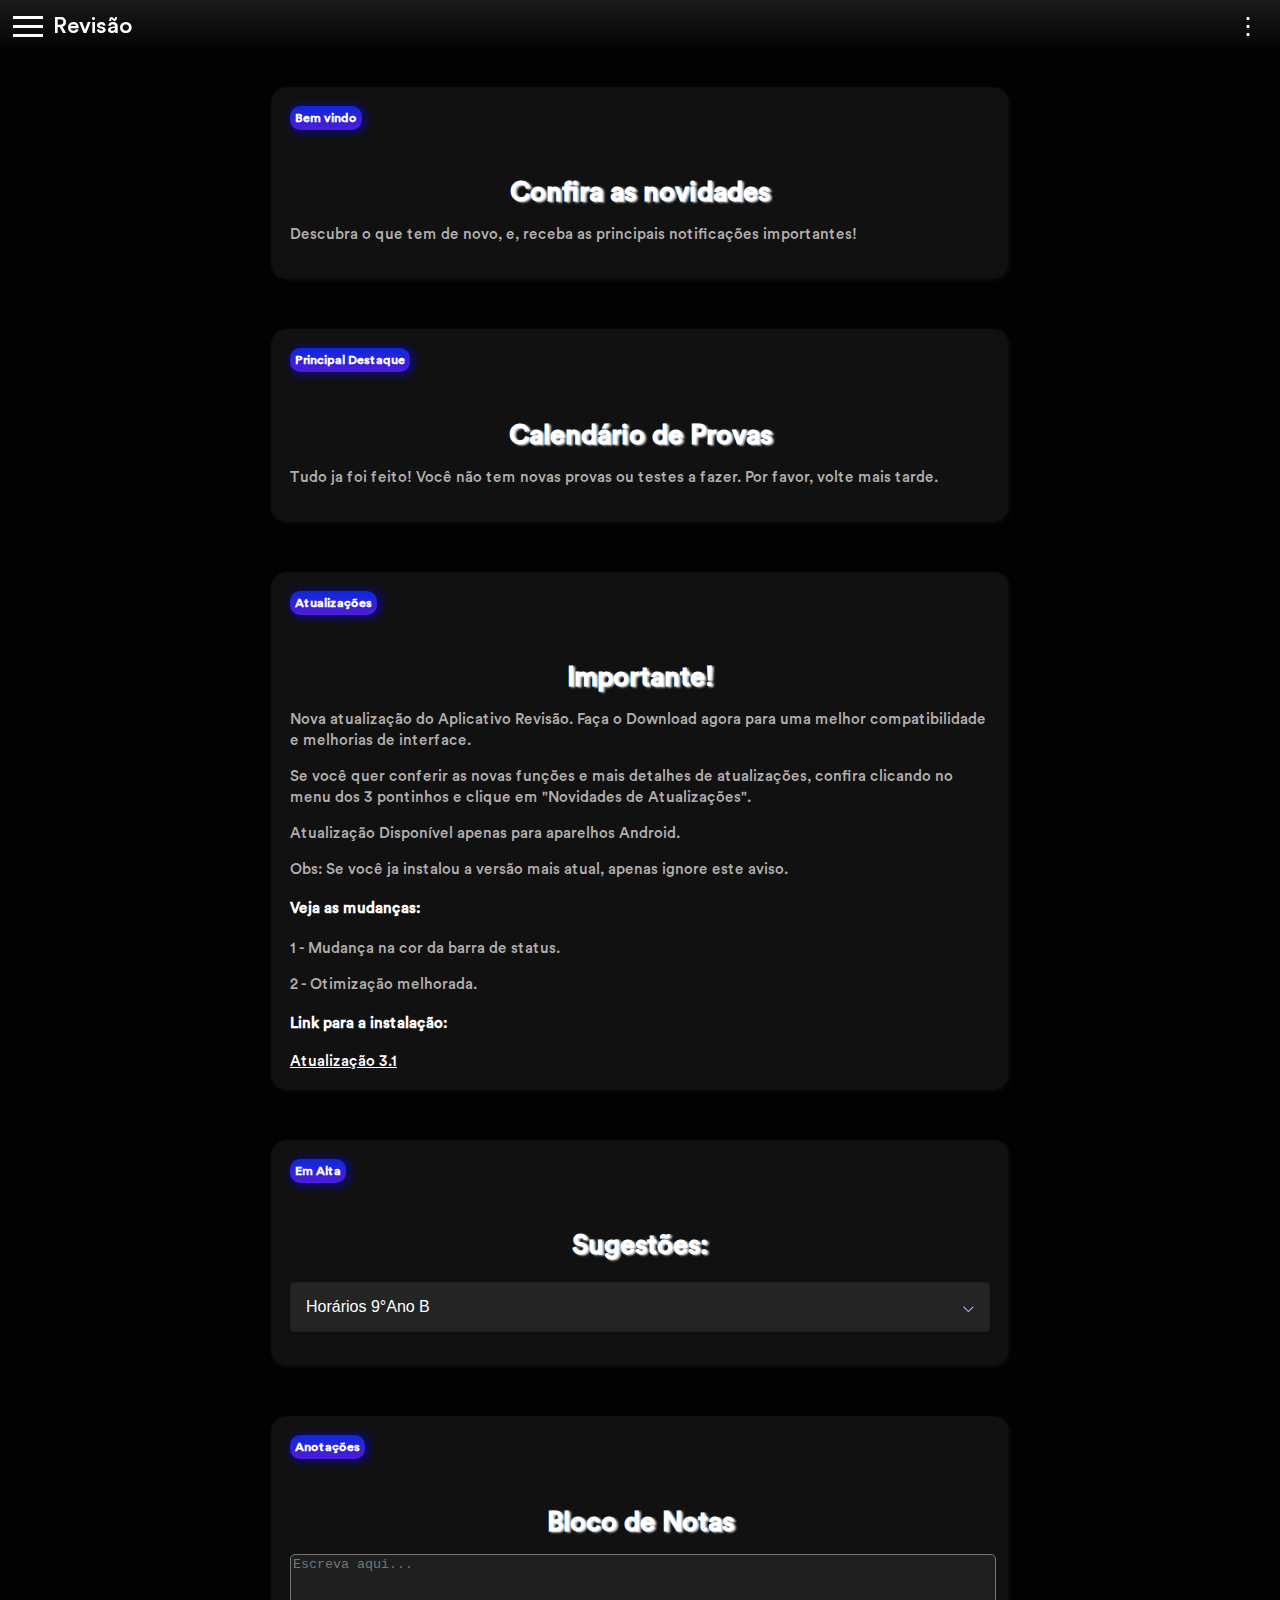
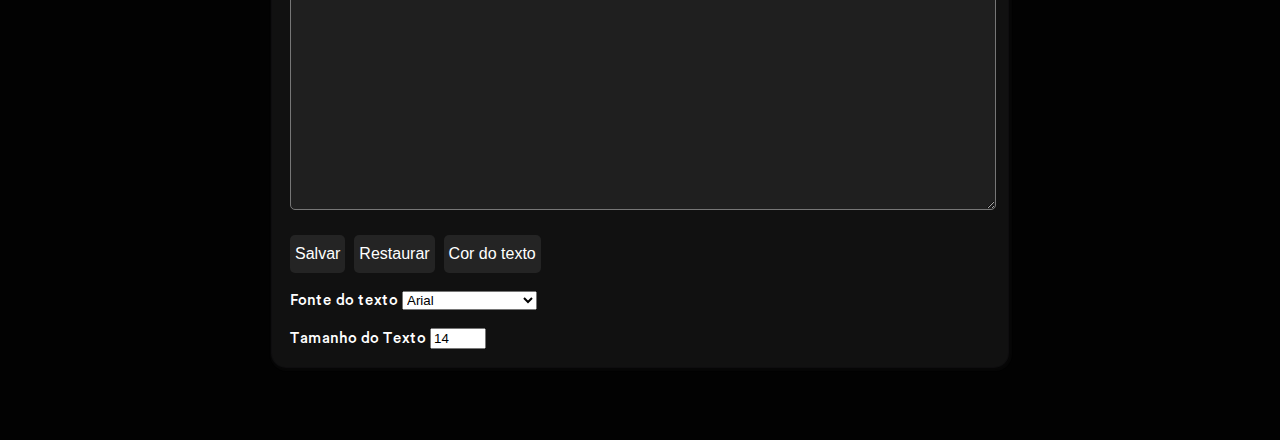
==== commit 5662a043: "Add files via upload" ====
--- a/index.html
+++ b/index.html
@@ -12,7 +12,7 @@
 <meta name="robots" content="index, follow"> <!-- Diretrizes para motores de busca -->
   <link rel="icon" href="favicon.ico.png" type="image/x-icon"> <!-- Favicon padrão -->
 <link rel="apple-touch-icon" href="favicon.ico.png"> <!-- Ícone para dispositivos Apple -->
-  
+
     <link rel="stylesheet" href="style.css">
 </head>
 <body>
@@ -75,6 +75,7 @@
     <li class="reload-btn" onclick="location.reload()">Atualizar Página
     </li>
 
+
     </ul>        
             
   </div>
@@ -82,22 +83,22 @@
         </div>
         <div class="tabs-container" id="tabsContainer">
             <div class="tabs" id="tabs">
-              <h1> Menu</h1>
-                <a href="#tab1" class="tab-link">Inicio</a>
-                <a href="#tab2" class="tab-link">Matematica</a>
-                <a href="#tab3" class="tab-link">Português</a>
-              <a href="#tab4" class="tab-link">Ciências</a>
-              <a href="#tab5" class="tab-link">Inglês</a>
-              <a href="#tab7" class="tab-link">Geografia</a>
-              <a href="#tab8" class="tab-link">História</a>
-              <a href="#tab9" class="tab-link">Artes</a>
+             
+                <a href="#inicio" class="tab-link">Inicio</a>
+                <a href="#matematica" class="tab-link"> Matematica</a>
+                <a href="#portugues" class="tab-link">Português</a>
+              <a href="#ciencias" class="tab-link">Ciências</a>
+              <a href="#ingles" class="tab-link">Inglês</a>
+              <a href="#geografia" class="tab-link">Geografia</a>
+              <a href="#historia" class="tab-link">História</a>
+              <a href="#artes" class="tab-link">Artes</a>
               
                 <!-- Adicione mais abas conforme necessário -->
             </div>
         </div>
       
         <div class="content" id="content">
-            <div id="tab1" class="tab-content hidden">
+            <div id="inicio" class="tab-content hidden">
 <div class="contener-main">
   <h5>Bem vindo</h5>
   <h2> Confira as novidades</h2>
@@ -169,7 +170,7 @@
            </div>
                
           <!--Começo da div de matematica-->
-            <div id="tab2" class="tab-content hidden">
+            <div id="matematica" class="tab-content hidden">
               <div class="square">
                 <h1> Matemática</h1>
                 <h2>Essa prova já foi concluída. ✅</h2>
@@ -227,7 +228,7 @@
 
               <!-- fim da div de matemática<!-->
             </div>
-            <div id="tab3" class="tab-content hidden">
+            <div id="portugues" class="tab-content hidden">
                 
               <div class="square">
                 <h1> Português</h1>
@@ -235,14 +236,14 @@
                 volte mais tarde!</p>
               </div>
             </div>
-            <div id="tab4" class="tab-content hidden">
+            <div id="ciencias" class="tab-content hidden">
               <div class="square">
                 <h1>Ciências</h1>
                                <p>Sem provas ou conteúdos acessíveis no momento. Por favor
                 volte mais tarde!</p>
               </div>
             </div>
-          <div id="tab5" class="tab-content hidden">
+          <div id="ingles" class="tab-content hidden">
             <div class="square">
                 <h1>Inglês</h1>
                             <p>Sem provas ou conteúdos acessíveis no momento. Por favor
@@ -250,7 +251,7 @@
             </div>
             </div>
          
-          <div id="tab7" class="tab-content hidden">
+          <div id="geografia" class="tab-content hidden">
             <div class="square"> 
               <h1> Geografia</h1>
                               <h2>Essa prova já foi concluída. ✅</h2>
@@ -282,7 +283,7 @@
     </div>
 
             </div>
-          <div id="tab8" class="tab-content hidden">
+          <div id="historia" class="tab-content hidden">
             <div class="square">
                 <h1>História</h1>
                           <h2>Essa prova já foi concluída. ✅</h2>
@@ -365,7 +366,7 @@
 
 
             </div>
-          <div id="tab9" class="tab-content hidden">
+          <div id="artes" class="tab-content hidden">
             <div class="square">
                 <h1>Artes</h1>
                 <h2>Essa prova já foi concluída. ✅</h2>
@@ -464,6 +465,9 @@
         function closeAlert() {
             document.getElementById('customAlert').style.display = 'none';
         }
+        function fecharNotificacao(elemento) {
+            elemento.classList.add('hidden');
+        }
 
 </script>
 
--- a/style.css
+++ b/style.css
@@ -1,5 +1,26 @@
-@import
-url('https://fonts.googleapis.com/css2?family=Nunito+Sans:ital,opsz,wght@0,6..12,200..1000;1,6..12,200..1000&display=swap');
+@font-face {
+  font-family: 'CircularStd';
+  src: url('circular-std-medium-500.ttf') format('truetype');
+  font-weight: 500;
+}
+
+
+.notificacao {
+            background: linear-gradient(to bottom, #f81818, #cd0d0da7);
+            color: white;
+            padding: 2px;
+            margin: 1px;
+            margin-right: 3px;
+            border-radius: 7px;
+            display: inline-block;
+           
+            cursor: pointer;
+        }
+        .hidden {
+            display: none;
+        }
+
+
 
 table {
   
@@ -40,8 +61,9 @@
                       background:linear-gradient(to top, #501bda, #0b29dc);
         }
         body {
+          font-weight: 500;
             margin: 0;
-           font-family: "Nunito Sans", sans-serif;
+font-family: 'CircularStd', sans-serif;
             background-color: rgb(2,2,2);
             color: white;
            user-select: none;
@@ -88,7 +110,7 @@
 }
         .navbar {
           
-          backdrop-filter: blur(10px);
+          backdrop-filter: blur(20px);
             display: flex;
             align-items: center;
             background: linear-gradient(to bottom, #1c1c1cf1 , #1c1c1c00);
@@ -140,15 +162,15 @@
             flex-direction: column;
             position: fixed;
             left: 0;
-            top: 0px;
+            top: 30px;
             width: 330px;
             height: 100%;
-            background:linear-gradient(to bottom, rgba(11,11,11,0.718), #0f0f0faa);
-          backdrop-filter: blur(40px);
-            padding-top: 15px;
+            background:linear-gradient(to bottom, rgb(5,5,5), rgb(14,14,14));
+
+            padding-top: 45px;
             transform: translateX(-100%);
-            transition: transform 0.4s;
-            z-index: 9999;
+            transition: transform 0.5s;
+            z-index: 1000;
            
           
         }
@@ -167,16 +189,16 @@
             color: white;
             padding:  17px;
             text-decoration: none;
-            transition: background-color 0.3s, transform 0.3s;
-            margin: 5px 15px;
-            border: 1px solid #3333334a;
+            transition: background-color 0.5s, transform 0.3s;
+            margin: 5px 15px 3px;
+            border: 1px solid #4444444a;
             border-radius: 6px;
           background: #202020;
         
       
         }
 
-        .tabs a:hover, .tabs a.active {
+        .tabs a:active, .tabs a.active {
             background-color: #767676c9;
             transform: scale(1.04);
             
@@ -204,12 +226,12 @@
         }
   .square {
     width: auto;
-    border: 0px solid rgba(5,2,96,0.222);
+    
     background: #2121217e;
     padding: 15px;
     margin: auto;
     border-radius: 10px;
-    box-shadow: 1px 1px 1px 4px rgba(82,82,82,0.238);
+    box-shadow: 1px 1px 1px 2px rgba(82,82,82,0.238);
     max-width: 1000px;
       margin-bottom: 45px;
 }
@@ -242,6 +264,7 @@
  color:#858585;
 }
 .square p {
+  line-height: 1.4em;
   font-size: 15px;
   color: #f5f5f5c5;
 }
@@ -328,7 +351,7 @@
           padding: 18px;
           border: 1px solid rgba(5,1,11,0.144);
     background: #2121217e;
-    box-shadow: 1px 1px 1px 7px rgba(36,36,36,0.15);
+    box-shadow: 1px 1px 1px 2px rgba(36,36,36,0.15);
     max-width: 700px;
           margin-bottom: 50px;
         }
@@ -351,8 +374,8 @@
         
         .contener-main p {
          
-          margin:1px
-          margin-bottom: 10px;
+          margin:px
+          margin-bottom: 0px;
           color: #b2aeae;
           line-height: 1.4em;
         }
@@ -607,7 +630,7 @@
   
     /* menu acolhivel */
    .accordion {
-         font-family: "Rubik", sans-serif;
+         
             cursor: pointer;
             padding: 15px;
             width: 100%;
@@ -637,7 +660,7 @@
     content: '⌵'; /* Unicode character for down arrow */
     font-size: 14px;
     color: white; /* Cor do sÃ­mbolo */
-    transition: transform 0.5s ease; /* Adiciona transiÃ§Ã£o ao sÃ­mbolo */
+    transition: transform 0.4s ease; /* Adiciona transiÃ§Ã£o ao sÃ­mbolo */
     display: inline-block;
 }
 
@@ -653,9 +676,10 @@
             max-height: 0;
             overflow: hidden;
             transition: max-height 0.2s ease-out; /* TransiÃ§Ã£o suave ao abrir/fechar */
-            margin-bottom: 10px;
-            border-radius: 4px;
-            box-shadow: 0 2px 5px rgba(0, 0, 0, 0.1);
+            margin-bottom: 5px;
+            margin-top: 10px;
+            border-radius: 10px;
+            box-shadow: 0 2px 3px rgba(0, 0, 0, 0.1);
             background-color: rgb(30,30,30); /* Cor de fundo do conteÃºdo */
             color: white; /* Cor do texto do conteÃºdo */
         }
@@ -676,7 +700,7 @@
          color: #95959f;
        }
   .full-width-button {
-        font-family: "Rubik", sans-serif;
+       
     background-color: #1C1C1C;
     color: white;
     padding: 1px;
@@ -686,7 +710,7 @@
 }
 
 button a.tab-link {
-      font-family: "Rubik", sans-serif;
+     
     display: block; /* Isso faz com que o link ocupe 100% da largura do botÃ£o */
     padding: 20px 15px; /* Ajuste o padding conforme desejado */
     background-color: #333333e6;
@@ -708,3 +732,7 @@
     background-color: #2c2626b9;
     color: white;
 }
+
+
+
+
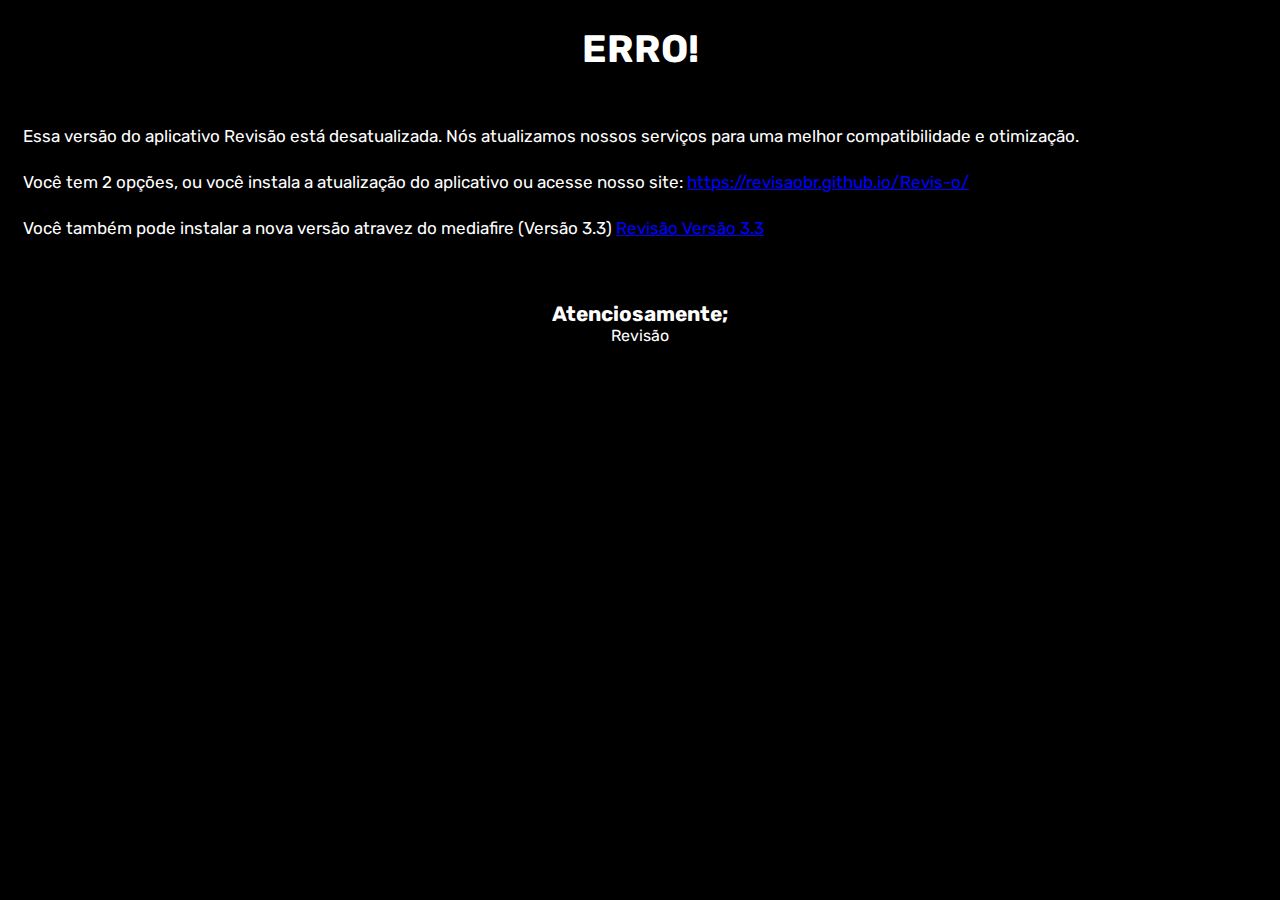
==== commit 6db4df80: "Add files via upload" ====
--- a/index.html
+++ b/index.html
@@ -1,475 +1,69 @@
 <!DOCTYPE html>
 <html lang="pt-BR">
 <head>
-  
     <meta charset="UTF-8">
     <meta name="viewport" content="width=device-width, initial-scale=1.0">
-  <meta name="theme-color" content="#05788">
-    <title>Revisão</title>
-  <meta name="description" content="Aqui na Revisão você não perde o conteúdo, aqui mandamos todo o conteúdo das materias em primeira mão!"> <!-- Descrição do site -->
-<meta name="keywords" content="materias, 9°ano b, Porto Seguro, Rio Grande RS"> <!-- Palavras-chave -->
-<meta name="author" content=" Equipe Revisão"> <!-- Autor do site -->
-<meta name="robots" content="index, follow"> <!-- Diretrizes para motores de busca -->
-  <link rel="icon" href="favicon.ico.png" type="image/x-icon"> <!-- Favicon padrão -->
-<link rel="apple-touch-icon" href="favicon.ico.png"> <!-- Ícone para dispositivos Apple -->
-
-    <link rel="stylesheet" href="style.css">
+    <title>Revisão - Manutenção</title>
+    <style>
+    @import
+    url('https://fonts.googleapis.com/css2?family=Rubik:ital,wght@0,300..900;1,300..900&display=swap');
+      body {
+        font-family: "Rubik", sans-serif;
+        background: black;
+        color: white ;
+      }
+      .principal {
+        margin: 15px;
+      }
+      .principal h1 {
+        text-align: center;
+        font-size: 2.4em;
+        margin-bottom: 50px;
+      }
+      .principal p {
+        line-height: 1.7em;
+        font-size: 17px;
+      }
+      .principal-2 h2 {
+        text-align: center;
+        margin: 0px;
+        font-size: 1.3em;
+      }
+      .principal u {
+        color: #828ae4;
+      }
+      .principal-2 a {
+        text-decoration: none;
+        color: red;
+        font-size: 20px;
+      }
+      .revisao {
+        text-align: center;
+        margin: 0px;
+      }
+      .principal-2 {
+        border-radius: 10px;
+        padding: 10px;
+        margin-top: 50px;
+      }
+  
+  a {
+    color: blue;
+  }
+    </style>
 </head>
 <body>
-
-<div id="customAlert">
-        <div class="alert-content">
-            <button class="close-btn" onclick="closeAlert()">&times;</button>
-            <h2><u>NOVIDADES DAS ATUALIZAÇÕES</u></h2>
-          <h3><u> Alterações de Cores</u></h3>
-          <p> Na Interface inteira foi adicionadas novas cores mais escuras, com
-          um novo design moderno.</p>
-         <h3><u> Nova Fonte </u></h3>
-         <p> Foi Acionada a fonte "lato", para uma indentidade visual superior a
-         antiga.</p>
-         <h3> <u> Balão com interações de conteúdos </u></h3>
-         <p> Foram adicionados balões que conforme o conteúdo, muda a palavra de
-         destaque.</p>
-<h3><u> A volta da Área das anotações</u> </h3>
-<p> A Função de Fazer suas próprias anotações e personalizar elas está de
-volta!<br> Obs: Se caso você tinha uma anotação salva antes de removermos a
-função, ela vai retornar completamente do jeito que você deixou, exeto se caso você
-tenha desinstalado o aplicativo ou redefinido os dados.</p>
-<h3> Novo Calendário de Provas </h3>
-<p> Agora com um Visual bem mais organizado e com cores melhores, vai ser
-possível visualizar em ordem e com 100% de precisão as principais matérias.</p>
-
-    <div>
-      <hr>
-       A ultima alteração de conteúdo foi há <b> <span class="timer"
-       data-update-time="2024-09-06T11:52:00"></span> </b>
+  <div class="principal">
+    <h1>ERRO! </h1>
+    <p> Essa versão do aplicativo Revisão está desatualizada. Nós atualizamos nossos serviços para uma melhor compatibilidade e otimização. </p>
+    <p> Você tem 2 opções, ou você instala a atualização do aplicativo ou acesse nosso site: <a href="https://revisaobr.github.io/Revis-o/">https://revisaobr.github.io/Revis-o/</a></p>
+    <p> Você também pode instalar a nova versão atravez do mediafire (Versão 3.3) <a href="https://www.mediafire.com/file/38hd7j3tnyh7iip/Revis%25C3%25A3o_%2528%25C3%259Altima_vers%25C3%25A3o_3.3%2529.apk/file"> Revisão Versão 3.3</a></p>
+   </div>
+   <div class="principal-2">
+         <h2> Atenciosamente;</h2>
+    <p class="revisao">  Revisão</p>
+    
     </div>
-        </div>
-    </div>
-    <div class="splash-screen">
-       
-    </div>
-  
-    <div class="main-content">
-      
-        <div class="navbar">
-          
-            <div class="hamburger-menu" id="hamburgerMenu">
-                <div class="bar"></div>
-                <div class="bar"></div>
-                <div class="bar"></div>
-              
-            </div>
-          
-            <div class="navbar-title">Revisão</div>  
-         
-          
-          <div class="menu" onclick="toggleMenu()">
-            
-    <span>&vellip;</span>
-    <ul id="menuItems">
-       <li id="alertButton">Novidades</li>
-      <li onclick="checkVersions()">Procurar Atualizações</li>
-<li onclick="novoLink()">Compartilhar</li>
-       <li onclick="toggleTransitions()">Desativar transições</li>
-    <li class="reload-btn" onclick="location.reload()">Atualizar Página
-    </li>
-
-
-    </ul>        
-            
-  </div>
-          
-        </div>
-        <div class="tabs-container" id="tabsContainer">
-            <div class="tabs" id="tabs">
-             
-                <a href="#inicio" class="tab-link">Inicio</a>
-                <a href="#matematica" class="tab-link"> Matematica</a>
-                <a href="#portugues" class="tab-link">Português</a>
-              <a href="#ciencias" class="tab-link">Ciências</a>
-              <a href="#ingles" class="tab-link">Inglês</a>
-              <a href="#geografia" class="tab-link">Geografia</a>
-              <a href="#historia" class="tab-link">História</a>
-              <a href="#artes" class="tab-link">Artes</a>
-              
-                <!-- Adicione mais abas conforme necessário -->
-            </div>
-        </div>
-      
-        <div class="content" id="content">
-            <div id="inicio" class="tab-content hidden">
-<div class="contener-main">
-  <h5>Bem vindo</h5>
-  <h2> Confira as novidades</h2>
-  <p> Descubra o que tem de novo, e, receba as principais notificações
-  importantes!</p>
-
-</div>
-<div class="contener-main">
-  <h5> Principal Destaque</h5>
-  <h2> Calendário de Provas</h2>
-<p> Tudo ja foi feito! Você não tem novas provas ou testes a fazer. Por favor,
-volte mais tarde.</p>
-</div>
-<div class="contener-main">
-  <h5>Atualizações</h5>
-  <h2> Importante!</h2>
-  <p> Nova atualização do Aplicativo Revisão. Faça o Download  agora para
-  uma melhor compatibilidade e melhorias de interface.</p>
-    <p> Se você quer conferir as novas funções e mais detalhes de atualizações,
-  confira clicando no menu dos 3 pontinhos e clique em "Novidades de
-  Atualizações".</p>
-  <p> Atualização Disponível apenas para aparelhos Android.</p>
-  <p> Obs: Se você ja instalou a versão mais atual, apenas ignore este aviso.</p>
-  <h4> Veja as mudanças:</h4>
-  <p> 1 - Mudança na cor da barra de status.
-  <p> 2 - Otimização melhorada.</p>
-  <h4> Link para a instalação:</h4>
-  <a href="https://www.mediafire.com/file/3eg7vfufbnj868o/Revis%25C3%25A3o_%2528%25C3%25BAltima_vers%25C3%25A3o_3.1%2529.apk/file">
-  Atualização 3.1</a>
-</div>
-<div class="contener-main">
-  <h5> Em Alta</h5>
-  <h2> Sugestões:</h2>
-                  <button class="accordion">Horários 9°Ano B</button>
-<div class="panel">
-       <div class="image-container">
-        <img src="https://i.ibb.co/0c2C90d/Screenshot-20240626-142708.png"
-        alt="Horarios 9 ano B 2024">
-       </div>
- 
-    </div>
-    </div>
-              
-              <div class="contener-main">
-                <h5> Anotações </h5>
-      <h2> Bloco de Notas </h2>
-              <textarea id="notepad" placeholder="Escreva aqui..."></textarea><br>
-<button onclick="salvarAnotacoes()">Salvar</button>
-<button onclick="limparAnotacoes()">Restaurar</button>
-                <button><label for="corTexto">Cor do texto</label>  </button>
-<input type="color" id="corTexto" onchange="mudarCorTexto()"> <br> <br>
-<label for="fonte"> Fonte do texto</label> 
-<select id="fonte" onchange="mudarFonte()"> 
-    <option value="Arial">Arial</option>
-<option value="Times New Roman">Times New Roman</option>
-<option value="Georgia">Georgia</option>
-<option value="Courier New">Courier New</option>
-<option value="'Merienda', cursive">Merienda</option>
-<option value="'Bitter', serif">Bitter</option>
-<option value="'Bebas Neue', cursive">Bebas Neue</option>
-<option value="'Playfair Display', serif">Playfair Display</option>
-</select>
-                <br> <br>
-<label for="tamanhoFonte">Tamanho do Texto</label>
-<input type="number" id="tamanhoFonte" min="10" max="24" value="14" onchange="mudarTamanhoFonte()">
-              </div>
-    
- 
-           </div>
-               
-          <!--Começo da div de matematica-->
-            <div id="matematica" class="tab-content hidden">
-              <div class="square">
-                <h1> Matemática</h1>
-                <h2>Essa prova já foi concluída. ✅</h2>
-                               <button class="accordion">Informações</button>
-<div class="panel">
-   <h3> Prova sem consulta</h3>
-                <h5> Data: 12 De julho - Sexta-Feira</h5>
-                <h5> Horario: 7h40 (Duas Aulas)</h5>
-                <h5> Valor: 30 Pontos</h5>
-        
- 
-    </div>
-               
-                <br>
-                <h2> CONTEÚDOS:</h2>
-                <p> ⮕ Adições De Radicais</p>
-                <p> Isso Inclui Adição, subtração, mulplicação e Divisão</p>
-                <br>
-                <h3> Exercicio 1 </h3>
-                <p> A) Exemplo De Radicando iguais<br> <br>-6√7 + 8√7 -15√7 +2√7 -√7 =</p>
-              
-                <p>-6 -1 -15 = -21 <br> +2 +8 = +10 </p>
-                <p> -21 +10 = <u>-12</u></p>
-                <p> <mark> O Resultado é -12√7</mark></p> <br>
-                <h3> Explicação:</h3>
-                <p> Quando os Radicando(parte de dentro da raiz) são iguais, nós apenas somamos os Coeficiente(parte de fora da raiz)</p>
-                <p> Exemplo para entender melhor</p>
-                <p> Coeficiente-->4√7<--Radicando</p>
-                  <p> Nós apenas precisamos separar numeros negativos dos positivos e depois somar.</p>
-                  <br>
-                  <br>
-                  <h3> Exercicio 2</h3>
-                  <p> B) Radicando Diferentes.</p>
-                  <p>√8 √2 √18</p>
-                  <br> 
-                  <p><u>FATORAÇÃO DO 8</u>
-                    <br> 8|2<br>4|2<br> 2|2 <br> 1|</p>
-                  <p>2².2</p>
-                  <br> 
-                  <p> <u>FATORAÇÃO DO 18</u>
-                    <br> 18|2 <br> 09|3 <br> 03|3 <br> 01| 
-                  </p>
-                  <p>2.3²</p>
-                  <br>
-                  <br>
-                  <p> √8 √18 √2<br> 2².2<br>2.3²<br>1√2 <br> 
-                    2√2 3√2 1√2 <br> 
-                    <mark>O Resultado é 6√2 </mark>
-                  </p>
-                  <br>
-                  <h3> Explicação</h3>
-                  <p> Primeiro você precisa fazer a fatoração dos coeficientes(número fora da raiz)<br> Depois de fazer a <u>Fatoração</u> você vai simplificar com os resultados e depois vai somar tudo. O exemplo acima Mostra isso. </p>
-                  <br>   <p>Boa Prova!</p>
-              </div> 
-
-              <!-- fim da div de matemática<!-->
-            </div>
-            <div id="portugues" class="tab-content hidden">
-                
-              <div class="square">
-                <h1> Português</h1>
-                <p>Sem provas ou conteúdos acessíveis no momento. Por favor
-                volte mais tarde!</p>
-              </div>
-            </div>
-            <div id="ciencias" class="tab-content hidden">
-              <div class="square">
-                <h1>Ciências</h1>
-                               <p>Sem provas ou conteúdos acessíveis no momento. Por favor
-                volte mais tarde!</p>
-              </div>
-            </div>
-          <div id="ingles" class="tab-content hidden">
-            <div class="square">
-                <h1>Inglês</h1>
-                            <p>Sem provas ou conteúdos acessíveis no momento. Por favor
-                volte mais tarde!</p>
-            </div>
-            </div>
-         
-          <div id="geografia" class="tab-content hidden">
-            <div class="square"> 
-              <h1> Geografia</h1>
-                              <h2>Essa prova já foi concluída. ✅</h2>
-              
-                             <button class="accordion">Informações</button>
-<div class="panel">
-    <h3> Prova Sem Consulta</h3>
-              <h5> Data: 23 De Agosto</h5>
-              <h5> Horario: 10h10 (Duas Aulas)</h5>
-              <h5> Valor: 50 Pontos</h5>
-              <h5> Tempo Restante: <p id="countdown1"></p></h5>
-    </div>
-          
-            
-              <br>
-              <h3> Conteúdos</h3>
-              <p> O conteúdo da Prova vai ser em folhas, por isso no momento só tem uma folha disponivel para a prova e em breve vai ter mais folhas.</p>
-              <br>
-              <h3> Dica</h3>
-              <p> Para enchergar melhor o conteúdo, basta clicar na imagem e você vai ver mais de perto. Para fechar basta clicar em uma parte fora da imagem.</p>
-              <br>
-              <h3> Folha 1 - Europa</h3>
-
-    <img src="https://i.ibb.co/4S65Lzn/IMG-20240712-105331560-MFNR.jpg" 
-         alt="Prova de Geografia" 
-         style="width: 100%; height: auto; transition: transform 0.2s;" 
-         onmouseover="this.style.transform='scale(1.2)'" 
-         onmouseout="this.style.transform='scale(1)'">
-    </div>
-
-            </div>
-          <div id="historia" class="tab-content hidden">
-            <div class="square">
-                <h1>História</h1>
-                          <h2>Essa prova já foi concluída. ✅</h2>
-                  <button class="accordion">Informações</button>
-<div class="panel">
-              <h3> Prova Sem consulta</h3>
-              <h5> Data: 10 de Julho - Quarta Feira</h5>
-              <h5> Horario: 10h10 (Duas Aulas)</h5>
-              <h5> Valor: 30 Pontos</h5>
- 
-    </div>
-              
-    
-              
-              <h2> CONTEÚDOS</h2>
-              <p>⮕ República Dos Cafeicultores </p>
-              <p>⮕ Era Vargas</p>
-              <br>
-              <h2> Exercicios Sobre Republica Cafeicultores</h2>
-              <h3><u> Oligarquias no poder</u></h3>
-              <p> Durante o Império, O governo central impunha seu poder as provincias,nomeando quem iria governá-las. Com o estabelecimento da República, porém essa situação mudou: As familias <u> Oligarquias</u> estaduais, passaram a ter um enorme poder politico. </p>
-              <br>
-              <h3><u> O Coronelismo</u></h3>      
-              <p> Para Conquistar e manter o poder,os politicos famosos das familias poderosas induziram os eleitores em votar nos candidatos indicado por eles. Esses politicos eram fazendeiros e coronéis da <u> Guarda Nacional.</u> <br>
-               Esses coroneis conseguiam os votos por meio de <b>troca de favores:</b> Como Alimentos, remédio, proteção ou emprego. Mas eles exigiam que votassem nos candidados indicados por ele. O voto era controlado pelo coronel e é chamado de <b> Voto Cabresto.</b> Na Epoca essa fraude era generalizada: Falsicação de Resultados, Roubos nas urnas, E ate mesmo voto de crianças.</b></p>    
-              <br>              
-              <h3> <u> A Política Dos Governadores</u></h3>   
-              <p> Usando as mesmas praticas(Troca de Favores e corrupção eleitoral), as oligarquias ajudavan a eleger deputados e sanadores para presidente da Republica. Que Retribuia o &quotfavor&quot liberando verbais e dando apoio publico a elas. Esse esquema politico que ligava governos estaduais ao Presidente da Republica Recebeu o nome de <u> POLITICA DOS GOVERNADORES</u> e foi aplicado pelo então presidente <b> Campos Sales</b> que governou de 1898 e 1902.<br> Assim por trocas por meio de alianças e troca de favores que uniam municipios, estados e governo federal. As oligarquias Mantiveram-se no topo na maior parte da Primeira Republica. </p>     
-            <br>
-            <h3><u> O Café continuou na frente</u></h3>   
-            <p> Na Primeira Republica, o café continuou liderando as exportações brasileiras. Com os lucros de vendas obtidos com os Estados Unidos e a Europa, os cafeicultores brasileiros investiam em novas plantações. Com isso Em pouco tempo o Brasil passou a produzir muito mais café do que a quantidade que os paises estrangeiros estavam interessados em comprar. Assim milhões de sacas de café ficaram estocadas nos armazéns brasileiros.</p>            
-            <br>
-            <h3><u> O Convênio De Taubaté</u></h3>
-            <p> Preocupadoa com as quedas de seus lucros, os cafeicultores ajuda para o governo (São Paulo, Minas Gerais, Rio De Janeiro) os três maiores produtores de café responderam assinando o <b> Convênio De Taubaté</b>, em 1906. <br> Com esse acordo, o governo desses estados comprometian-se a comprar e armazenaras sacas de café excedentes, por meio de Emprestimos obtidos no exterior. A compra do café excedente regulava a oferta e a valorização do produto brasileiro no Exterior. Essa politica atendia aos interesses dos cafeicultores, diante do apoio recebido. Além do café outros proditos se destacaram como como: borracha, algodão, carnes e o Cacau exportados pelo Brasil.</p>
-            <br>
-            <br>
-            <h2> Exercicios Sobre Era Vargas</h2>
-            <h3><u> A Era Vargas</u></h3>
-            <p> Getúlio Vargas é, talvez a figura nais polemica da historia do Brasil. Para uns, ele foi um ditador a servições das elites, para outros, um estadista preocupado com os mais pobres.</p>
-            <br>
-            <h3><u>O Governo constitucional de Vargas</u></h3>
-            <p>Vargas assumiu o governo no momento em que o Brasil sofria ainda os efeitos da Grande Depressão (1929-1933). As falências de empresas, o desemprego e a inflação em alta elevavam a tensão social; esse contexto conturbado facilitou a entrada de ideias auto- ritárias vindas da Europa e a radicalização política. Nesse contexto, surgiram no Brasil dois agrupamentos políticos rivais: os integralistas e os aliancistas.</p>
-            <br>
-            <h3><u> Os integralistas</u></h3>
-            <p>Os integralistas, liderados pelo escritor Plinio Salgado, seguiam os princípios do fas- cismo de Benito Mussolini. Em 1932, os integralistas fundaram a Ação Integralista Brasileira (AIB), uma organização política que tinha por lema Deus, Pátria e Família e que defendia: 
-              <br> <br>Um governo autoritário dirigido por um chefe e um partido único;
-
-              <br>O predomínio dos interesses da nação sobre os dos indivíduos;
-  
-              <br> A censura aos meios de comunicação. <br> <br>
-
-              <br>Assim como os fascistas, os integralistas faziam uso da violência contra adversários politicos, principalmente contra os comunistas. Apelando para um nacionalismo agressivo, a AIB conseguiu o apoio de membros das camadas médias, do alto clero, do empresariado e das Forças Armadas. A AIB chegou a possuir mais de 100 mil filiados e mais de mil núcleos espalhados pelo país.</p>
-            <br>
-            <h3> <u> Os Aliancistas</u></h3>
-            <p>Em oposição aos integralistas, foi fundada no Brasil, em 1935, a Aliança Nacional Libertadora (ANL), uma frente popular liderada pelos comunistas, chefiada pelo ex-capitão Luis Carlos Prestes. Os principais pontos do programa da ANL eram o anti-imperialismo não pagamento da divida externa brasileira, a nacionalização das empresas estrangeiras a reforma agrária, e a formação de um governo popular,</p>
-            <br>
-            <h3><u> O Levante Comunista</u></h3>
-            <p>Em 5 de julho de 1935, a lider comunista Luis Carlos Prestes lançou um manifesto que propunha a derrubada do governo Vargas e a formação de um governo popular revolucionário. O governo Vargas reagiu ao manifesto fechando a sede da ANI., bem como a maioria dos núcleos que ela tinha pelo pais.
-
-               <br>Diante disso, um grupo de sargentos, cabos e soldados comunistas das cidades de Natal, Recife e Rio de Janeiro promoveram um levante armado contra o governo, rotulado à época de Intentona Comunista. Agindo com rapidez, o governo Vargas sufocou os levantes e passou a prender e a torturar os simpatizantes da ANL, comunistas ou não.
-
-              <br>As cadeias das principais cidades brasileiras encheram-se de presos políticas, entre os quais estavam o escritor alagoano Graciliano Ramos e a ativista alemă Olga Benário, esposa de Prestes.</p>
-            <br>
-            <h2> Resumo Feito pelo Professor</h2>
-            <h4> Primeira Republica</h4>
-            <h5>1889 <br> - Os Cafeicultores estão no poder <br> - A Elite de Sp e MG se reveza ao poder. <br> <br> Caracteristicas: <br> - Coronelismo <br> - Voto de Carabresto <br> - Clentismo <br> - Politica dos Governadores</h5>      
-            <br>             
-            <h4> Governo Provisorio </h4>
-            <h5>1930 <br> - Eleição <br> - Sp quer se manter no poder <br> - Getulio Vargas perde a eleição <br> - Outubro: Vargas dopõe o presidente <br> - Vargas fecha as assembleias <br> - Nomeia interventores <br> - Revolta constitucionalista(sp 09/07/1932) <br> - Nova Constituição <br> - Nova Constituição <br> - Vargas eleito para 4 anos (1934- 1938) <br> </h5>
-            <br>
-            <h4> Governo Constitucional</h4>
-            <h5> - 1934 <br> - Codigo Eleitoral/Justiça do trabalho <br> - Voto Secreto/Feminino <br>  - Diteitos Trabalhistas - Vargas Pai dos pobres <br> - Ação integralista brasileira  <br> - Aliança Nacionalista Libertadora <br>  - Intentona Comunista (1935) <br> - Plano Coben (1937)</h5>
-            <br>
-            <h4> Golpe de Vargas</h4>
-            <h5> - 1937 <br> Estado novo</h5>
-            </div> 
-              
-              
-              
-
-
-            </div>
-          <div id="artes" class="tab-content hidden">
-            <div class="square">
-                <h1>Artes</h1>
-                <h2>Essa prova já foi concluída. ✅</h2>
-            
-
-              <br>
-              <h2> ARTE CONCEITUAL</h2>
-              
-              <br>
-              <h3>1) Quando Começou a divulgação da arte conceitual?:</h3>
-              <p> A Partir dos anos 1970</p>
-              <br>
-              
-              
-              <h3>2) Quais são as principais caracteristicas da arte conceitual?</h3>
-              <p> A Recusa Do Objetudismo e Questionar o Sistema</p>
-              <br>
-              
-              
-              <h3> 3) Qual é a importancia (Conceito) na arte conceitual?</h3>
-              <p> Um Publico participativo por ser produzida atravez de metrapos</p>
-              <br>
-              
-              
-              <h3> 4) O que Artistas conceituais recusam em relação a os objetos abstratos?</h3>
-              <p> Pra eles são produtos da mente humana ou convenções linguisticas</p>
-              <br> 
-              <h3> 5) Qual é o objetivo dos artistas conceituais em relação á apressiação tradicional da arte?  </h3>
-              <p> Eles são contra uma apreciação puramente contemplatina tradicional da arte, o que se pretende é levantar uma discussão ou ideias, debate do que é a arte.</p>
-              <br> 
-              <h3> 6) Porque a arte conceitual valoriza um publico participativo?</h3>
-              <p> Porque o expectador não iria ser capaz, então convida o publico a acionar outros dispositivos levantando a necessidade de interatividade.</p>
-              <br> 
-              <h3> 7) Quem foi Helio Oiticica e porque ele ficou famoso?</h3>
-              <p> Foi um artista conceitual brasileiro que ficou famoso por realizar uma serie de instalações sensoriais, entre elas o Parangolé</p>
-              <br> 
-              <h3> 8) Descreva as caracteristicas dos parangolés de helio oitica</h3>
-              <p> Eram obras compostas por capas de naturais diversos: Uma serie de texturas e cores destintas</p>
-              <br> 
-              <h3> 9) O que a obra de &#8220;Baba antropofagica&#8221; de Lygia clank representa e estimula?</h3>
-              <p> Obra de 1973, era envolvida por fios de linhas que passavam pela boca dos que estavam em volta, formando uma rede sobre o corpo deitado, sendo assim uma das maiores importancias da arte brasileira</p>
-              <br> 
-              <h3> 10) Qual é a mensagem por tras da obra&#8220;Ouvidos&#8221; de Cildo meireles?</h3>
-              <p> Fala sobre o processo de colonizacão eu europeu, fazendo uma critica e estimulando e fazendo o espectador refletir sobre aquele movimento na história</p>
-              <br> 
-              <h3> 11) O que simbolicamente os livros representam na obra &#8220;Belief System&#8221; De John Dathan?</h3>
-              <p> Os livros são vistos pelo artista não só como fonte de conhecimente e um repositorio de informações mas tambem como fonte de erros e testemunha pariado</p>
-              <br> 
-              <h3> 12) Quem foi marcel duchamp e qual foi sua contribuicão para a arte conceitual?</h3>
-              <p> Foi um percussor da arte conceitual no momento em que colocou um mictorio no museu e chamou de arte, obra (A fonte) de 1917</p>
-              <br>  
-              <h3> 13) O que são Ready mades e qual foi sua importancia na arte conceitua?</h3>
-              <p>Era o conceito de arte que o artista quis demonstrar e que levaria mais ao resultado final da obra.</p>
-              <br> 
-              <h3> 14) Qual foi a grande questão da arte conceitual?</h3>
-              <p> É definir os limites e fronteiras do fazer artistico, ou sujo, ele é baleado na indagação</p>
-              <br> 
-              <h3> 15) Quais são as principais caracteristicas da arte conceitual mencionadas no texto?</h3>
-              <p> São: Critica ao formalismo e ao mercado de arte, critica do materialismo e a o mercado de consumo, populção da arte como veiculo de comunicação, arte mental e reflexiva, reuptura com a arte classica e formal, e uso de arte classica e formal, e uso de fotografia, textos, videos, imagens, istalações </p>
-              <br> 
-              <h3> 16) Quando foi a arte conceitual chegou no Brasil?</h3>
-              <p>Chegou no Brasi em 1970</p>
-              <br> 
-              <h3> 17) Quais são alguns artistas conceituais brasileiros?</h3>
-              <p> Cildo Meireles, Arthur Barrio, Carlos Fajado,José Resende Filho, Mia schendel, Waltercio Caldas</p>
-              <br>
-              <h3> 18) Como a arte conceitual se diferencia da arte classica?</h3>
-              <p>A arte conceitual se diferencia da arte clássica ao priorizar a ideia ou conceito sobre a habilidade técnica e a estética, desafiando as formas tradicionais e a materialidade da obra, enquanto a arte clássica foca na beleza, na técnica e na representação realista ou idealizada.</p>
-              <br>
-              <h3> 19) Quais são os tipos de midia e formas de expressão usadas na arte conceitual?</h3>
-              <p> Uso de Fotografias, textos, videos, instalações e perfomaces</p>
-              <br>
-              <h3> 20) Como a arte conceitual critica o formalismo e o mercado da arte</h3>
-              <p>A arte conceitual critica o formalismo ao priorizar a ideia sobre a forma e desafia o mercado da arte ao criar obras imateriais e efêmeras que resistem à comercialização.</p> 
-              <br> <br> 
-              <hr>
-                  <div>
-                    <b>  Editado pela Ultima vez:</b> há <span class="timer" data-update-time="2024-07-23T19:30:00"></span><br> <br><b> Por:</b> Equipe Revisão
-    </div>
-     
-              </div>
-          
-            </div>
-          
-            <!-- Adicione mais conteúdos conforme necessário -->
-        </div>
-    </div>
-     <script src="scripts.js"></script>
-<script> 
-
-
-document.getElementById('alertButton').onclick = function() {
-            document.getElementById('customAlert').style.display = 'flex';
-        };
-
-        function closeAlert() {
-            document.getElementById('customAlert').style.display = 'none';
-        }
-        function fecharNotificacao(elemento) {
-            elemento.classList.add('hidden');
-        }
-
-</script>
-
+   </div>
 </body>
 </html>